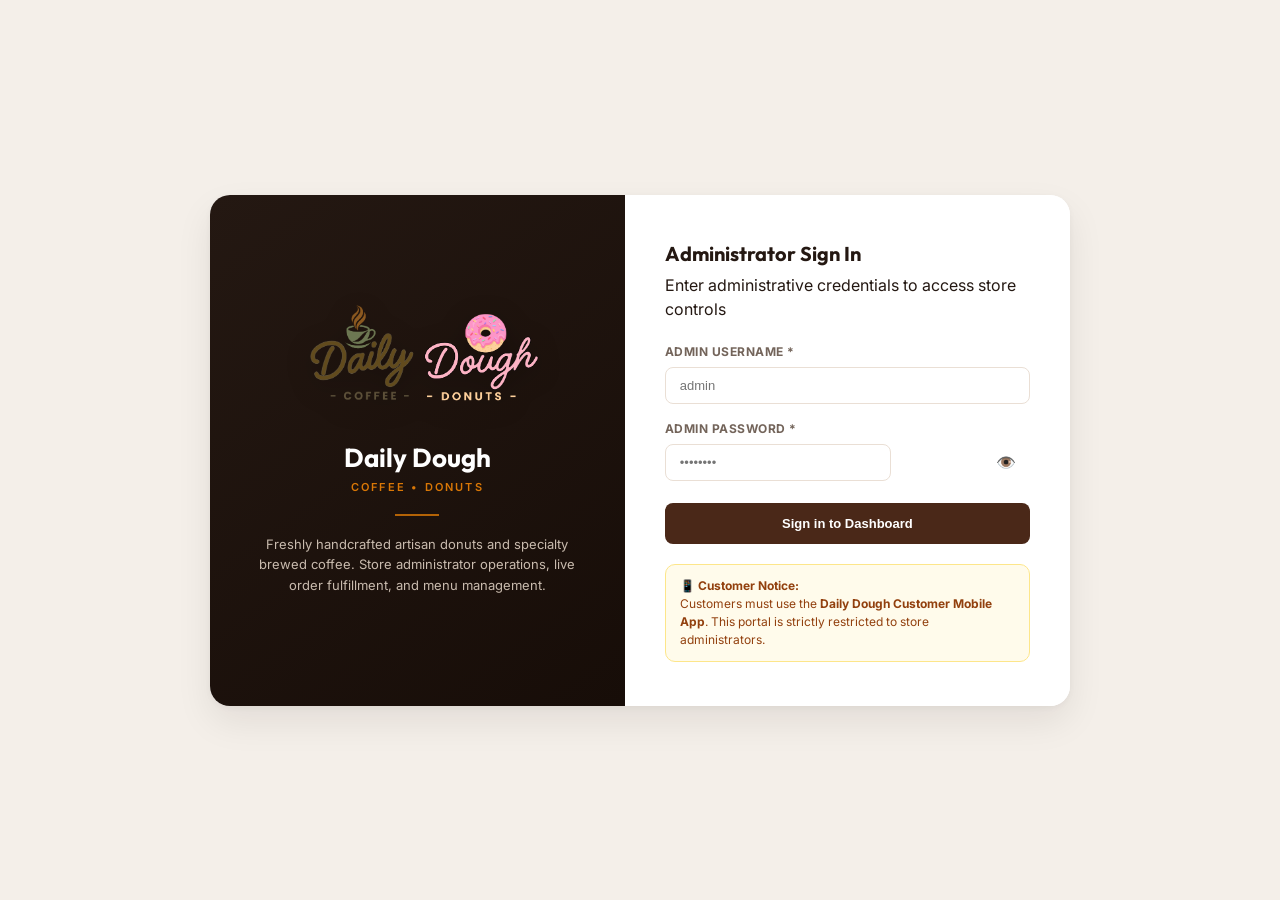
==== web_dashboard/index.html @ 712c93f7 "HOA01: Initial commit of Daily Dough M-Commerce System" ====
<!DOCTYPE html>
<html lang="en">
<head>
  <meta charset="UTF-8">
  <meta name="viewport" content="width=device-width, initial-scale=1.0">
  <title>Daily Dough - Store Administrator Portal</title>
  <link rel="preconnect" href="https://fonts.googleapis.com">
  <link rel="preconnect" href="https://fonts.gstatic.com" crossorigin>
  <link href="https://fonts.googleapis.com/css2?family=Inter:wght@400;500;600;700&family=Outfit:wght@500;600;700;800&display=swap" rel="stylesheet">
  <link rel="stylesheet" href="style.css">
</head>
<body>

  <!-- 1. LOGIN SCREEN VIEW (TWO-SECTION LAYOUT) -->
  <div id="viewLogin" class="login-wrapper view-section active">
    <div class="login-split-card">
      <!-- Left Section: Store Branding -->
      <div class="login-branding-panel">
        <div class="branding-content">
          <div class="branding-logo-wrap">
            <img src="images/daily_dough.png" alt="Daily Dough Logo" class="branding-logo">
          </div>
          <h2 class="branding-title">Daily Dough</h2>
          <p class="branding-tagline">Coffee &bull; Donuts</p>
          <div class="branding-divider"></div>
          <p class="branding-desc">
            Freshly handcrafted artisan donuts and specialty brewed coffee. Store administrator operations, live order fulfillment, and menu management.
          </p>
        </div>
      </div>

      <!-- Right Section: Login Form -->
      <div class="login-form-panel">
        <div class="form-header">
          <h3>Administrator Sign In</h3>
          <p class="text-muted">Enter administrative credentials to access store controls</p>
        </div>

        <div id="loginAlert" class="alert-box alert-danger" style="display: none;"></div>

        <form id="loginForm" onsubmit="handleLogin(event)">
          <div class="form-group" style="margin-bottom: 16px;">
            <label for="usernameInput">Admin Username *</label>
            <input type="text" id="usernameInput" class="form-control" placeholder="admin" required autocomplete="username">
          </div>

          <div class="form-group" style="margin-bottom: 22px;">
            <label for="passwordInput">Admin Password *</label>
            <div style="position: relative; display: flex; align-items: center;">
              <input type="password" id="passwordInput" class="form-control" placeholder="••••••••" required autocomplete="current-password" style="padding-right: 42px;">
              <button type="button" id="togglePasswordBtn" onclick="togglePasswordVisibility()" title="Show/Hide Password" style="position: absolute; right: 10px; background: none; border: none; cursor: pointer; font-size: 16px; color: var(--text-muted); padding: 4px;">👁️</button>
            </div>
          </div>

          <button type="submit" class="btn btn-primary" style="width: 100%; padding: 12px; font-weight: 600;">Sign in to Dashboard</button>
        </form>

        <div class="login-customer-notice">
          <strong>📱 Customer Notice:</strong><br>
          Customers must use the <strong>Daily Dough Customer Mobile App</strong>. This portal is strictly restricted to store administrators.
        </div>
      </div>
    </div>
  </div>

  <!-- 2. MAIN ADMIN WORKSPACE (SIDEBAR + CONTENT) -->
  <div id="adminWorkspace" class="admin-layout" style="display: none;">

    <!-- Fixed Left Sidebar -->
    <aside class="sidebar">
      <div class="sidebar-header">
        <img src="images/daily_dough.png" alt="Daily Dough Logo" class="sidebar-logo">
        <div class="sidebar-title">
          <h1>Daily Dough</h1>
          <span>Admin Workspace</span>
        </div>
      </div>

      <nav class="sidebar-menu">
        <div class="menu-category">Main Menu</div>
        <button class="sidebar-link active" id="navDashboard" onclick="switchView('dashboard')">
          <span>Dashboard</span>
        </button>
        <button class="sidebar-link" id="navOrders" onclick="switchView('orders')">
          <span>Orders Management</span>
        </button>
        <button class="sidebar-link" id="navProducts" onclick="switchView('products')">
          <span>Products Catalog</span>
        </button>

        <div class="menu-category" style="margin-top: 14px;">Store Management</div>
        <button class="sidebar-link" id="navCustomers" onclick="switchView('customers')">
          <span>Customers</span>
        </button>
        <button class="sidebar-link" id="navPayments" onclick="switchView('payments')">
          <span>Payments & Sales</span>
        </button>
      </nav>

      <div class="sidebar-footer">
        <div class="admin-profile">
          <div class="admin-avatar">A</div>
          <div class="admin-info">
            <div class="name">Store Admin</div>
            <div class="role">admin@dailydough</div>
          </div>
        </div>
        <button class="logout-icon-btn" onclick="handleLogout()" title="Logout">🚪</button>
      </div>
    </aside>

    <!-- Right Workspace Area -->
    <div class="main-wrapper">

      <!-- Top Header Navigation -->
      <header class="top-header">
        <div class="header-search">
          <span class="search-icon">🔍</span>
          <input type="text" id="globalSearchInput" placeholder="Quick search orders, customer, products..." oninput="handleGlobalSearch(this.value)">
        </div>

        <div class="header-right">
          <!-- Live Firebase Connection Pill -->
          <div class="status-pill" id="firebaseBadge" title="Target: https://dailydough-5480d-default-rtdb.firebaseio.com">
            <span class="status-dot"></span>
            <span id="firebaseStatusText">Firebase RTDB: Connected</span>
          </div>

          <!-- Pending Order Alert Notification -->
          <button class="notification-badge-btn" onclick="switchView('orders')" title="Active Pending Orders">
            <span>🔔</span>
            <span class="badge-count" id="headerPendingCount">0</span>
          </button>
        </div>
      </header>

      <!-- Content Views Stage -->
      <main class="content-area">

        <!-- VIEW: DASHBOARD OVERVIEW -->
        <section id="viewDashboard" class="view-section">
          <div class="page-title-bar">
            <div>
              <h2>Store Dashboard Overview</h2>
              <p>Key business indicators and real-time sales activities from Firebase RTDB</p>
            </div>
            <div>
              <button class="btn btn-outline btn-sm" onclick="refreshAllData()">🔄 Sync Store Data</button>
            </div>
          </div>

          <!-- Metric Cards Grid -->
          <div class="metrics-grid">
            <div class="metric-card">
              <div class="metric-icon-wrap" style="background: #fef3c7; color: #b45309;">💰</div>
              <div class="metric-details">
                <div class="label">Total Store Sales</div>
                <div class="value" id="kpiRevenue">₱0.00</div>
                <div class="sub">From real database orders</div>
              </div>
            </div>

            <div class="metric-card">
              <div class="metric-icon-wrap" style="background: #eff6ff; color: #1d4ed8;">📦</div>
              <div class="metric-details">
                <div class="label">Total Orders</div>
                <div class="value" id="kpiOrders">0</div>
                <div class="sub">Lifetime customer checkouts</div>
              </div>
            </div>

            <div class="metric-card">
              <div class="metric-icon-wrap" style="background: #fff7ed; color: #c2410c;">🍳</div>
              <div class="metric-details">
                <div class="label">Pending Fulfillment</div>
                <div class="value" id="kpiPendingOrders">0</div>
                <div class="sub" style="color: #c2410c;">Requires kitchen action</div>
              </div>
            </div>

            <div class="metric-card">
              <div class="metric-icon-wrap" style="background: #ecfdf5; color: #15803d;">✅</div>
              <div class="metric-details">
                <div class="label">Completed Orders</div>
                <div class="value" id="kpiCompletedOrders">0</div>
                <div class="sub">Successfully delivered</div>
              </div>
            </div>

            <div class="metric-card">
              <div class="metric-icon-wrap" style="background: #fdf4ff; color: #9333ea;">👥</div>
              <div class="metric-details">
                <div class="label">Registered Customers</div>
                <div class="value" id="kpiCustomers">0</div>
                <div class="sub">Mobile app accounts</div>
              </div>
            </div>
          </div>

          <!-- Analytics Row (Real Sales Activity SVG Chart + Category Breakdown) -->
          <div class="analytics-row">
            <div class="chart-card">
              <div class="chart-header">
                <div>
                  <h3 style="font-size: 16px;">Sales Activity Trend</h3>
                  <span style="font-size: 12px; color: var(--text-muted);">Real order totals calculated from Firebase transaction timestamps</span>
                </div>
                <span class="badge" style="background: #ecfdf5; color: #166534;">Live Database Data</span>
              </div>
              <div class="chart-container" id="salesChartContainer">
                <!-- SVG Chart injected dynamically based on real data -->
              </div>
            </div>

            <div class="distribution-card">
              <h3 style="font-size: 16px;">Menu Items Ordered</h3>
              <span style="font-size: 12px; color: var(--text-muted); margin-bottom: 8px;">Breakdown based on actual ordered items</span>
              <div class="distribution-list" id="distributionList">
                <!-- Rendered dynamically -->
              </div>
            </div>
          </div>

          <!-- Recent Orders Section -->
          <div class="card-table-wrap">
            <div class="table-toolbar">
              <h3>🕒 Recent Store Transactions</h3>
              <button class="btn btn-outline btn-sm" onclick="switchView('orders')">View All Orders &rarr;</button>
            </div>
            <table class="data-table">
              <thead>
                <tr>
                  <th>Order ID</th>
                  <th>Customer</th>
                  <th>Order Date</th>
                  <th>Items Summary</th>
                  <th>Payment</th>
                  <th>Amount</th>
                  <th>Status</th>
                  <th>Stage Progression</th>
                </tr>
              </thead>
              <tbody id="dashboardRecentOrdersBody">
                <!-- Injected dynamically -->
              </tbody>
            </table>
          </div>
        </section>

        <!-- VIEW: ORDERS MANAGEMENT -->
        <section id="viewOrders" class="view-section">
          <div class="page-title-bar">
            <div>
              <h2>Orders Management</h2>
              <p>Monitor live orders, review order summaries, and advance stages in Firebase RTDB</p>
            </div>
            <div style="display: flex; gap: 10px;">
              <select id="ordersFilterSelect" class="form-control" style="width: 190px;" onchange="filterOrders(this.value)">
                <option value="ALL">All Order Stages</option>
                <option value="Order Placed">Order Placed</option>
                <option value="Preparing Food">Preparing Food</option>
                <option value="Ready for Delivery">Ready for Delivery</option>
                <option value="Out for Delivery">Out for Delivery</option>
                <option value="Order Delivered">Order Delivered</option>
                <option value="Completed">Completed</option>
              </select>
              <button class="btn btn-outline btn-sm" onclick="refreshTransactions()">🔄 Refresh</button>
            </div>
          </div>

          <div class="card-table-wrap">
            <table class="data-table">
              <thead>
                <tr>
                  <th>Order ID</th>
                  <th>Customer Info</th>
                  <th>Delivery Address</th>
                  <th>Items & Quantities</th>
                  <th>Payment</th>
                  <th>Total Amount</th>
                  <th>Current Status</th>
                  <th>Update Order Stage</th>
                </tr>
              </thead>
              <tbody id="ordersTableBody">
                <!-- Injected dynamically -->
              </tbody>
            </table>
          </div>
        </section>

        <!-- VIEW: PRODUCTS CATALOG -->
        <section id="viewProducts" class="view-section">
          <div class="page-title-bar">
            <div>
              <h2>Products Catalog</h2>
              <p>Create, update, and manage Daily Dough menu items stored in Firebase <code>/products</code></p>
            </div>
            <button class="btn btn-accent btn-sm" onclick="document.getElementById('adminNewName').focus()">➕ Add New Product</button>
          </div>

          <!-- Add Product Form Card -->
          <div class="form-card">
            <h3 style="font-size: 16px; margin-bottom: 4px;">➕ Add Product to Menu</h3>
            <span style="font-size: 12px; color: var(--text-muted);">Newly added products will immediately become available in the store</span>
            <form id="adminAddProductForm" onsubmit="handleAdminAddProduct(event)">
              <div class="form-grid">
                <div class="form-group">
                  <label for="adminNewName">Product Name *</label>
                  <input type="text" id="adminNewName" class="form-control" placeholder="e.g. Vanilla Glazed Donut" required>
                </div>
                <div class="form-group">
                  <label for="adminNewPrice">Price (₱) *</label>
                  <input type="number" step="1" id="adminNewPrice" class="form-control" placeholder="49" required>
                </div>
                <div class="form-group">
                  <label for="adminNewImageUrl">Photo / Asset URL *</label>
                  <input type="text" id="adminNewImageUrl" class="form-control" placeholder="assets/images/... or https://" required>
                </div>
                <div class="form-group">
                  <label for="adminNewDetails">Description / Details</label>
                  <input type="text" id="adminNewDetails" class="form-control" placeholder="Freshly glazed daily treat">
                </div>
              </div>
              <div style="margin-top: 18px; text-align: right;">
                <button type="submit" class="btn btn-primary">Save to Firebase Catalog</button>
              </div>
            </form>
          </div>

          <!-- Products Table -->
          <div class="card-table-wrap">
            <table class="data-table">
              <thead>
                <tr>
                  <th style="width: 60px;">Image</th>
                  <th>Product Name</th>
                  <th>Price (₱)</th>
                  <th>Description / Details</th>
                  <th style="text-align: right;">Admin Actions</th>
                </tr>
              </thead>
              <tbody id="productsTableBody">
                <!-- Injected dynamically -->
              </tbody>
            </table>
          </div>
        </section>

        <!-- VIEW: CUSTOMERS -->
        <section id="viewCustomers" class="view-section">
          <div class="page-title-bar">
            <div>
              <h2>Registered Customers</h2>
              <p>Customer accounts registered via mobile app. Sensitive credentials like passwords are strictly omitted.</p>
            </div>
            <button class="btn btn-outline btn-sm" onclick="refreshCustomers()">🔄 Refresh Customers</button>
          </div>

          <div class="card-table-wrap">
            <table class="data-table">
              <thead>
                <tr>
                  <th>Customer Name</th>
                  <th>Email Address</th>
                  <th>Username</th>
                  <th>Phone Number</th>
                  <th>Registered On</th>
                  <th>Orders Count</th>
                  <th>Account Type</th>
                </tr>
              </thead>
              <tbody id="customersTableBody">
                <!-- Injected dynamically -->
              </tbody>
            </table>
          </div>
        </section>

        <!-- VIEW: PAYMENTS & SALES -->
        <section id="viewPayments" class="view-section">
          <div class="page-title-bar">
            <div>
              <h2>Payment Management & Breakdown</h2>
              <p>Real-time distribution of collections across customer payment methods</p>
            </div>
            <button class="btn btn-outline btn-sm" onclick="refreshTransactions()">🔄 Refresh Records</button>
          </div>

          <!-- Payment Summary Cards -->
          <div class="metrics-grid" style="grid-template-columns: repeat(3, 1fr); margin-bottom: 24px;">
            <div class="metric-card">
              <div class="metric-icon-wrap" style="background: #fff7ed; color: #ea580c;">💵</div>
              <div class="metric-details">
                <div class="label">Cash on Delivery (COD)</div>
                <div class="value" id="payCodTotal">₱0.00</div>
                <div class="sub" id="payCodCount">0 orders</div>
              </div>
            </div>

            <div class="metric-card">
              <div class="metric-icon-wrap" style="background: #f0f9ff; color: #0284c7;">📱</div>
              <div class="metric-details">
                <div class="label">GCash e-Wallet</div>
                <div class="value" id="payGcashTotal">₱0.00</div>
                <div class="sub" id="payGcashCount">0 orders</div>
              </div>
            </div>

            <div class="metric-card">
              <div class="metric-icon-wrap" style="background: #eff6ff; color: #2563eb;">💳</div>
              <div class="metric-details">
                <div class="label">Credit / Debit Card</div>
                <div class="value" id="payCardTotal">₱0.00</div>
                <div class="sub" id="payCardCount">0 orders</div>
              </div>
            </div>
          </div>

          <!-- Clean Status Note -->
          <div style="background: #ffffff; border: 1px solid var(--border-color); border-radius: 12px; padding: 20px 24px; display: flex; align-items: center; justify-content: space-between;">
            <div>
              <div style="font-weight: 600; font-size: 14px; color: var(--text-main);">Payment Ledger Overview</div>
              <div style="font-size: 12px; color: var(--text-muted); margin-top: 2px;">
                Summary metrics above reflect all verified customer checkouts synchronized from Firebase RTDB.
              </div>
            </div>
            <span class="badge" style="background: #ecfdf5; color: #166534; font-size: 12px; padding: 6px 12px;">Verified RTDB Stream</span>
          </div>
        </section>

      </main>
    </div>
  </div>

  <!-- EDIT PRODUCT MODAL -->
  <div class="modal-backdrop" id="editProductModal" style="display: none;">
    <div class="modal-card">
      <div class="modal-header">
        <h3 style="font-size: 18px;">✏️ Edit Store Product</h3>
        <button class="close-btn" onclick="closeEditProductModal()">&times;</button>
      </div>

      <form id="editProductForm" onsubmit="handleSaveEditProduct(event)">
        <input type="hidden" id="editProdId">

        <div class="form-group" style="margin-bottom: 14px;">
          <label for="editProdName">Product Name *</label>
          <input type="text" id="editProdName" class="form-control" required>
        </div>

        <div class="form-group" style="margin-bottom: 14px;">
          <label for="editProdPrice">Price (₱) *</label>
          <input type="number" step="1" id="editProdPrice" class="form-control" required>
        </div>

        <div class="form-group" style="margin-bottom: 14px;">
          <label for="editProdImageUrl">Photo / Asset URL *</label>
          <input type="text" id="editProdImageUrl" class="form-control" required>
        </div>

        <div class="form-group" style="margin-bottom: 20px;">
          <label for="editProdDetails">Details / Description</label>
          <textarea id="editProdDetails" class="form-control" rows="2"></textarea>
        </div>

        <div style="display: flex; justify-content: flex-end; gap: 10px;">
          <button type="button" class="btn btn-outline" onclick="closeEditProductModal()">Cancel</button>
          <button type="submit" class="btn btn-primary">Update in Firebase</button>
        </div>
      </form>
    </div>
  </div>

  <script src="app.js"></script>
</body>
</html>
---- web_dashboard/style.css ----
:root {
  --primary: #4a2818;
  --primary-hover: #361c10;
  --accent: #d97706;
  --accent-light: #fef3c7;
  --sidebar-bg: #1d120c;
  --sidebar-hover: #2d1c14;
  --sidebar-active: #382419;
  --sidebar-text: #e6ded8;
  --sidebar-muted: #a3958c;
  --body-bg: #f9f6f2;
  --surface: #ffffff;
  --border: #eadfd5;
  --border-light: #f3ece4;
  --text-main: #241812;
  --text-muted: #73645a;
  --danger: #dc2626;
  --danger-bg: #fef2f2;
  --danger-border: #fecaca;
  --success: #15803d;
  --success-bg: #ecfdf5;
  --success-border: #86efac;
  --radius: 14px;
  --radius-sm: 8px;
  --shadow-sm: 0 1px 3px rgba(36, 24, 18, 0.04);
  --shadow: 0 4px 12px rgba(36, 24, 18, 0.05);
  --shadow-lg: 0 10px 24px rgba(36, 24, 18, 0.08);
}

* {
  box-sizing: border-box;
  margin: 0;
  padding: 0;
}

body {
  font-family: 'Inter', system-ui, -apple-system, sans-serif;
  background-color: var(--body-bg);
  color: var(--text-main);
  line-height: 1.5;
  min-height: 100vh;
}

h1, h2, h3, h4 {
  font-family: 'Outfit', sans-serif;
  font-weight: 700;
  color: var(--text-main);
}

/* App Layout Grid */
.admin-layout {
  display: flex;
  min-height: 100vh;
}

/* Sidebar Styles */
.sidebar {
  width: 260px;
  background: var(--sidebar-bg);
  color: var(--sidebar-text);
  display: flex;
  flex-direction: column;
  flex-shrink: 0;
  border-right: 1px solid #2d1c14;
  position: sticky;
  top: 0;
  height: 100vh;
  z-index: 50;
}

.sidebar-header {
  padding: 24px 20px;
  display: flex;
  align-items: center;
  gap: 12px;
  border-bottom: 1px solid rgba(255, 255, 255, 0.06);
}

.sidebar-logo {
  height: 42px;
  width: auto;
  object-fit: contain;
}

.sidebar-title h1 {
  font-size: 18px;
  color: #ffffff;
  line-height: 1.2;
}

.sidebar-title span {
  font-size: 11px;
  color: var(--accent);
  font-weight: 600;
  letter-spacing: 0.8px;
  text-transform: uppercase;
}

.sidebar-menu {
  flex: 1;
  padding: 20px 12px;
  overflow-y: auto;
  display: flex;
  flex-direction: column;
  gap: 6px;
}

.menu-category {
  font-size: 11px;
  text-transform: uppercase;
  letter-spacing: 0.8px;
  color: var(--sidebar-muted);
  padding: 10px 14px 4px;
  font-weight: 700;
}

.sidebar-link {
  display: flex;
  align-items: center;
  padding: 10px 16px;
  color: var(--sidebar-text);
  border-radius: 8px;
  text-decoration: none;
  font-weight: 500;
  font-size: 14px;
  transition: background-color 0.15s ease, color 0.15s ease;
  border: 1px solid transparent;
  cursor: pointer;
  background: transparent;
  text-align: left;
  width: 100%;
}

.sidebar-link:hover {
  background: rgba(255, 255, 255, 0.06);
  color: #ffffff;
}

.sidebar-link.active {
  background: rgba(217, 119, 6, 0.16);
  color: #ffffff;
  font-weight: 600;
  border-left: 3px solid var(--accent);
}

.sidebar-footer {
  padding: 18px 20px;
  border-top: 1px solid rgba(255, 255, 255, 0.06);
  display: flex;
  align-items: center;
  justify-content: space-between;
  background: rgba(0, 0, 0, 0.15);
}

.admin-profile {
  display: flex;
  align-items: center;
  gap: 10px;
}

.admin-avatar {
  width: 36px;
  height: 36px;
  border-radius: 50%;
  background: var(--accent);
  color: #ffffff;
  display: flex;
  align-items: center;
  justify-content: center;
  font-weight: bold;
  font-size: 14px;
}

.admin-info .name {
  font-size: 13px;
  font-weight: 700;
  color: #ffffff;
}

.admin-info .role {
  font-size: 11px;
  color: var(--sidebar-muted);
}

.logout-icon-btn {
  background: none;
  border: none;
  color: var(--sidebar-muted);
  cursor: pointer;
  font-size: 18px;
  padding: 6px;
  border-radius: 6px;
  transition: all 0.2s;
}

.logout-icon-btn:hover {
  color: #ef4444;
  background: rgba(239, 68, 68, 0.1);
}

/* Main Workspace Content */
.main-wrapper {
  flex: 1;
  display: flex;
  flex-direction: column;
  min-width: 0;
  overflow-x: hidden;
}

/* Top App Header */
.top-header {
  background: var(--surface);
  border-bottom: 1px solid var(--border);
  padding: 14px 32px;
  display: flex;
  align-items: center;
  justify-content: space-between;
  position: sticky;
  top: 0;
  z-index: 40;
  box-shadow: var(--shadow-sm);
}

.header-search {
  position: relative;
  width: 360px;
}

.header-search input {
  width: 100%;
  padding: 9px 14px 9px 38px;
  border-radius: 20px;
  border: 1px solid var(--border);
  background: var(--body-bg);
  font-size: 13px;
  outline: none;
  transition: all 0.2s;
}

.header-search input:focus {
  border-color: var(--accent);
  background: #ffffff;
  box-shadow: 0 0 0 3px rgba(217, 119, 6, 0.15);
}

.header-search .search-icon {
  position: absolute;
  left: 14px;
  top: 50%;
  transform: translateY(-50%);
  color: var(--text-muted);
  font-size: 14px;
}

.header-right {
  display: flex;
  align-items: center;
  gap: 16px;
}

.status-pill {
  display: flex;
  align-items: center;
  gap: 8px;
  padding: 6px 14px;
  background: #fdf8f4;
  border: 1px solid var(--border);
  border-radius: 20px;
  font-size: 12px;
  font-weight: 600;
  color: var(--text-main);
}

.status-dot {
  width: 8px;
  height: 8px;
  border-radius: 50%;
  background: #10b981;
  box-shadow: 0 0 0 3px rgba(16, 185, 129, 0.2);
}

.status-dot.syncing {
  background: #f59e0b;
  box-shadow: 0 0 0 3px rgba(245, 158, 11, 0.2);
}

.notification-badge-btn {
  position: relative;
  background: var(--surface);
  border: 1px solid var(--border);
  width: 38px;
  height: 38px;
  border-radius: 50%;
  display: flex;
  align-items: center;
  justify-content: center;
  cursor: pointer;
  color: var(--text-main);
  transition: all 0.2s;
}

.notification-badge-btn:hover {
  background: var(--body-bg);
  border-color: var(--accent);
}

.notification-badge-btn .badge-count {
  position: absolute;
  top: -2px;
  right: -2px;
  background: #dc2626;
  color: #ffffff;
  font-size: 10px;
  font-weight: bold;
  height: 18px;
  min-width: 18px;
  border-radius: 9px;
  display: flex;
  align-items: center;
  justify-content: center;
  padding: 0 4px;
  border: 2px solid #ffffff;
}

/* Page Workspace View */
.content-area {
  padding: 28px 32px 48px;
}

.view-section {
  display: none;
}

.view-section.active {
  display: block;
  animation: fadeIn 0.2s ease-in-out;
}

@keyframes fadeIn {
  from { opacity: 0; transform: translateY(4px); }
  to { opacity: 1; transform: translateY(0); }
}

.page-title-bar {
  display: flex;
  align-items: center;
  justify-content: space-between;
  margin-bottom: 24px;
}

.page-title-bar h2 {
  font-size: 24px;
  letter-spacing: -0.3px;
}

.page-title-bar p {
  color: var(--text-muted);
  font-size: 14px;
  margin-top: 2px;
}

/* Metric Cards */
.metrics-grid {
  display: grid;
  grid-template-columns: repeat(auto-fit, minmax(220px, 1fr));
  gap: 18px;
  margin-bottom: 24px;
}

.metric-card {
  background: var(--surface);
  border: 1px solid var(--border);
  border-radius: var(--radius);
  padding: 22px;
  display: flex;
  align-items: center;
  gap: 16px;
  box-shadow: var(--shadow-sm);
  transition: transform 0.2s ease, box-shadow 0.2s ease;
}

.metric-card:hover {
  box-shadow: var(--shadow);
}

.metric-icon-wrap {
  width: 48px;
  height: 48px;
  border-radius: 12px;
  display: flex;
  align-items: center;
  justify-content: center;
  font-size: 22px;
  flex-shrink: 0;
}

.metric-details .label {
  font-size: 12px;
  color: var(--text-muted);
  font-weight: 600;
  text-transform: uppercase;
  letter-spacing: 0.5px;
}

.metric-details .value {
  font-size: 24px;
  font-weight: 800;
  font-family: 'Outfit', sans-serif;
  color: var(--text-main);
  margin-top: 2px;
  line-height: 1.1;
}

.metric-details .sub {
  font-size: 12px;
  color: #16a34a;
  margin-top: 4px;
  font-weight: 600;
}

/* Analytics Row (Chart & Distribution) */
.analytics-row {
  display: grid;
  grid-template-columns: 2fr 1fr;
  gap: 20px;
  margin-bottom: 24px;
}

.chart-card {
  background: var(--surface);
  border: 1px solid var(--border);
  border-radius: var(--radius);
  padding: 24px;
  box-shadow: var(--shadow-sm);
}

.chart-header {
  display: flex;
  align-items: center;
  justify-content: space-between;
  margin-bottom: 18px;
}

.chart-container {
  width: 100%;
  height: 220px;
  position: relative;
}

.distribution-card {
  background: var(--surface);
  border: 1px solid var(--border);
  border-radius: var(--radius);
  padding: 24px;
  box-shadow: var(--shadow-sm);
  display: flex;
  flex-direction: column;
}

.distribution-list {
  display: flex;
  flex-direction: column;
  gap: 14px;
  margin-top: 16px;
}

.dist-item {
  display: flex;
  align-items: center;
  justify-content: space-between;
  font-size: 13px;
  font-weight: 600;
}

.progress-bar-wrap {
  width: 100%;
  height: 8px;
  background: var(--body-bg);
  border-radius: 4px;
  overflow: hidden;
  margin-top: 6px;
}

.progress-bar-fill {
  height: 100%;
  border-radius: 4px;
  background: var(--accent);
}

/* Data Tables */
.card-table-wrap {
  background: var(--surface);
  border: 1px solid var(--border);
  border-radius: var(--radius);
  box-shadow: var(--shadow-sm);
  overflow: hidden;
  margin-bottom: 24px;
}

.table-toolbar {
  padding: 18px 24px;
  display: flex;
  align-items: center;
  justify-content: space-between;
  border-bottom: 1px solid var(--border-light);
  gap: 14px;
}

.table-toolbar h3 {
  font-size: 16px;
}

.data-table {
  width: 100%;
  border-collapse: collapse;
  text-align: left;
  font-size: 13px;
}

.data-table th {
  background: #fdfaf7;
  color: var(--text-muted);
  font-weight: 700;
  padding: 12px 20px;
  border-bottom: 1px solid var(--border);
  letter-spacing: 0.3px;
}

.data-table td {
  padding: 14px 20px;
  border-bottom: 1px solid var(--border-light);
  color: var(--text-main);
  vertical-align: middle;
}

.data-table tr:hover {
  background: #faf6f0;
}

/* Status Badges */
.badge {
  display: inline-flex;
  align-items: center;
  gap: 5px;
  padding: 4px 10px;
  border-radius: 20px;
  font-size: 11px;
  font-weight: 700;
  letter-spacing: 0.2px;
}

.badge-placed { background: #fef3c7; color: #b45309; border: 1px solid #fde68a; }
.badge-preparing { background: #fff7ed; color: #c2410c; border: 1px solid #fed7aa; }
.badge-ready { background: #eff6ff; color: #1d4ed8; border: 1px solid #bfdbfe; }
.badge-delivering { background: #eef2ff; color: #4338ca; border: 1px solid #c7d2fe; }
.badge-delivered { background: #ecfdf5; color: #15803d; border: 1px solid #86efac; }

/* Status Progression Select */
.status-dropdown {
  padding: 6px 12px;
  border-radius: 8px;
  border: 1px solid var(--border);
  background: #ffffff;
  font-size: 12px;
  font-weight: 600;
  color: var(--text-main);
  cursor: pointer;
  outline: none;
  transition: all 0.2s;
}

.status-dropdown:focus {
  border-color: var(--accent);
  box-shadow: 0 0 0 2px rgba(217, 119, 6, 0.2);
}

/* Form Styles */
.form-card {
  background: var(--surface);
  border: 1px solid var(--border);
  border-radius: var(--radius);
  padding: 24px;
  box-shadow: var(--shadow-sm);
  margin-bottom: 24px;
}

.form-grid {
  display: grid;
  grid-template-columns: repeat(auto-fit, minmax(200px, 1fr));
  gap: 16px;
  margin-top: 14px;
}

.form-group {
  display: flex;
  flex-direction: column;
  gap: 6px;
}

.form-group label {
  font-size: 12px;
  font-weight: 700;
  color: var(--text-muted);
  text-transform: uppercase;
  letter-spacing: 0.5px;
}

.form-control {
  padding: 10px 14px;
  border-radius: var(--radius-sm);
  border: 1px solid var(--border);
  background: #ffffff;
  font-size: 13px;
  color: var(--text-main);
  outline: none;
  transition: border-color 0.2s, box-shadow 0.2s;
}

.form-control:focus {
  border-color: var(--accent);
  box-shadow: 0 0 0 3px rgba(217, 119, 6, 0.15);
}

/* Buttons */
.btn {
  display: inline-flex;
  align-items: center;
  justify-content: center;
  gap: 8px;
  padding: 10px 18px;
  border-radius: var(--radius-sm);
  font-size: 13px;
  font-weight: 700;
  cursor: pointer;
  transition: all 0.2s;
  border: 1px solid transparent;
}

.btn-primary {
  background: var(--primary);
  color: #ffffff;
}

.btn-primary:hover {
  background: var(--primary-hover);
}

.btn-accent {
  background: var(--accent);
  color: #ffffff;
}

.btn-accent:hover {
  background: #b45309;
}

.btn-outline {
  background: transparent;
  border-color: var(--border);
  color: var(--text-main);
}

.btn-outline:hover {
  background: var(--body-bg);
  border-color: var(--text-muted);
}

.btn-danger-sm {
  padding: 5px 10px;
  background: var(--danger-bg);
  color: var(--danger);
  border: 1px solid var(--danger-border);
  border-radius: 6px;
  font-size: 12px;
  font-weight: 700;
  cursor: pointer;
}

.btn-danger-sm:hover {
  background: var(--danger);
  color: #ffffff;
}

.btn-sm {
  padding: 6px 12px;
  font-size: 12px;
  border-radius: 6px;
}

/* Two-Section Admin Login Layout */
.login-wrapper {
  display: flex;
  align-items: center;
  justify-content: center;
  min-height: 100vh;
  padding: 24px;
  background: #f4efe9;
  position: relative;
  overflow: hidden;
}

.login-split-card {
  display: flex;
  width: 100%;
  max-width: 860px;
  min-height: 500px;
  background: #ffffff;
  border-radius: 20px;
  box-shadow: 0 16px 36px rgba(29, 18, 12, 0.08), 0 2px 6px rgba(0, 0, 0, 0.04);
  overflow: hidden;
  border: 1px solid var(--border-color);
  position: relative;
  z-index: 2;
}

.login-branding-panel {
  flex: 1.1;
  background: linear-gradient(145deg, #241812 0%, #170d08 100%);
  color: #f5f0eb;
  padding: 48px 40px;
  display: flex;
  align-items: center;
  justify-content: center;
}

.branding-content {
  max-width: 330px;
  text-align: center;
}

.branding-logo-wrap {
  margin-bottom: 18px;
}

.branding-logo {
  height: 110px;
  width: auto;
  object-fit: contain;
  filter: drop-shadow(0 6px 12px rgba(0, 0, 0, 0.25));
}

.branding-title {
  font-size: 26px;
  color: #ffffff;
  font-weight: 700;
  margin-bottom: 2px;
}

.branding-tagline {
  font-size: 11px;
  text-transform: uppercase;
  letter-spacing: 2.2px;
  color: var(--accent);
  font-weight: 600;
  margin-bottom: 18px;
}

.branding-divider {
  width: 44px;
  height: 2px;
  background: var(--accent);
  margin: 0 auto 18px;
  opacity: 0.8;
}

.branding-desc {
  font-size: 13px;
  line-height: 1.6;
  color: #c9bbae;
}

.login-form-panel {
  flex: 1.2;
  padding: 44px 40px;
  display: flex;
  flex-direction: column;
  justify-content: center;
  background: #ffffff;
}

.form-header {
  margin-bottom: 22px;
}

.form-header h3 {
  font-size: 20px;
  color: var(--text-main);
  margin-bottom: 4px;
}

.login-customer-notice {
  margin-top: 20px;
  padding: 12px 14px;
  background: #fffbeb;
  border: 1px solid #fde68a;
  border-radius: 10px;
  font-size: 12px;
  color: #92400e;
  line-height: 1.5;
}

@media (max-width: 768px) {
  .login-split-card {
    flex-direction: column;
    max-width: 440px;
  }
  .login-branding-panel {
    padding: 32px 24px;
  }
  .branding-logo {
    height: 80px;
  }
  .login-form-panel {
    padding: 32px 24px;
  }
}

/* Playful Mini Donut Burst Interaction (4 Small Donuts) */
.click-donut {
  position: fixed;
  pointer-events: none;
  user-select: none;
  z-index: 999999;
  width: 16px;
  height: 16px;
  margin-left: -8px;
  margin-top: -8px;
  animation: donutMiniBurst 0.65s cubic-bezier(0.16, 1, 0.3, 1) forwards;
}

@keyframes donutMiniBurst {
  0% {
    opacity: 0;
    transform: translate(0, 0) scale(0.3) rotate(0deg);
  }
  20% {
    opacity: 1;
    transform: translate(calc(var(--dx) * 0.5), calc(var(--dy) * 0.5)) scale(1.1) rotate(calc(var(--rot) * 0.5));
  }
  60% {
    opacity: 0.95;
    transform: translate(var(--dx), var(--dy)) scale(1.0) rotate(var(--rot));
  }
  100% {
    opacity: 0;
    transform: translate(calc(var(--dx) * 1.35), calc(var(--dy) - 16px)) scale(0.7) rotate(calc(var(--rot) * 1.4));
  }
}

.alert-box {
  padding: 12px 16px;
  border-radius: 10px;
  margin-bottom: 18px;
  font-size: 13px;
  font-weight: 600;
  display: flex;
  align-items: center;
  gap: 10px;
}

.alert-danger {
  background: var(--danger-bg);
  color: #991b1b;
  border: 1px solid var(--danger-border);
}

/* Modal Backdrops */
.modal-backdrop {
  position: fixed;
  inset: 0;
  background: rgba(29, 18, 12, 0.6);
  backdrop-filter: blur(4px);
  display: flex;
  align-items: center;
  justify-content: center;
  z-index: 100;
}

.modal-card {
  background: #ffffff;
  border-radius: 16px;
  width: 90%;
  max-width: 520px;
  padding: 28px;
  box-shadow: var(--shadow-lg);
  position: relative;
}

.modal-header {
  display: flex;
  align-items: center;
  justify-content: space-between;
  margin-bottom: 20px;
}

.close-btn {
  background: none;
  border: none;
  font-size: 20px;
  color: var(--text-muted);
  cursor: pointer;
  padding: 4px;
}

.close-btn:hover {
  color: var(--text-main);
}

/* Toast */
#appToast {
  position: fixed;
  bottom: 24px;
  right: 24px;
  background: var(--primary);
  color: #ffffff;
  padding: 14px 22px;
  border-radius: 10px;
  font-size: 13px;
  font-weight: 600;
  box-shadow: var(--shadow-lg);
  z-index: 999;
  border-left: 4px solid var(--accent);
  animation: slideIn 0.3s ease;
}

@keyframes slideIn {
  from { transform: translateX(100%); opacity: 0; }
  to { transform: translateX(0); opacity: 1; }
}

/* Responsive */
@media (max-width: 1024px) {
  .analytics-row {
    grid-template-columns: 1fr;
  }
}

@media (max-width: 768px) {
  .admin-layout {
    flex-direction: column;
  }
  .sidebar {
    width: 100%;
    height: auto;
    position: relative;
  }
  .top-header {
    padding: 14px 20px;
    flex-wrap: wrap;
    gap: 12px;
  }
  .header-search {
    width: 100%;
    order: 3;
  }
  .content-area {
    padding: 20px;
  }
}
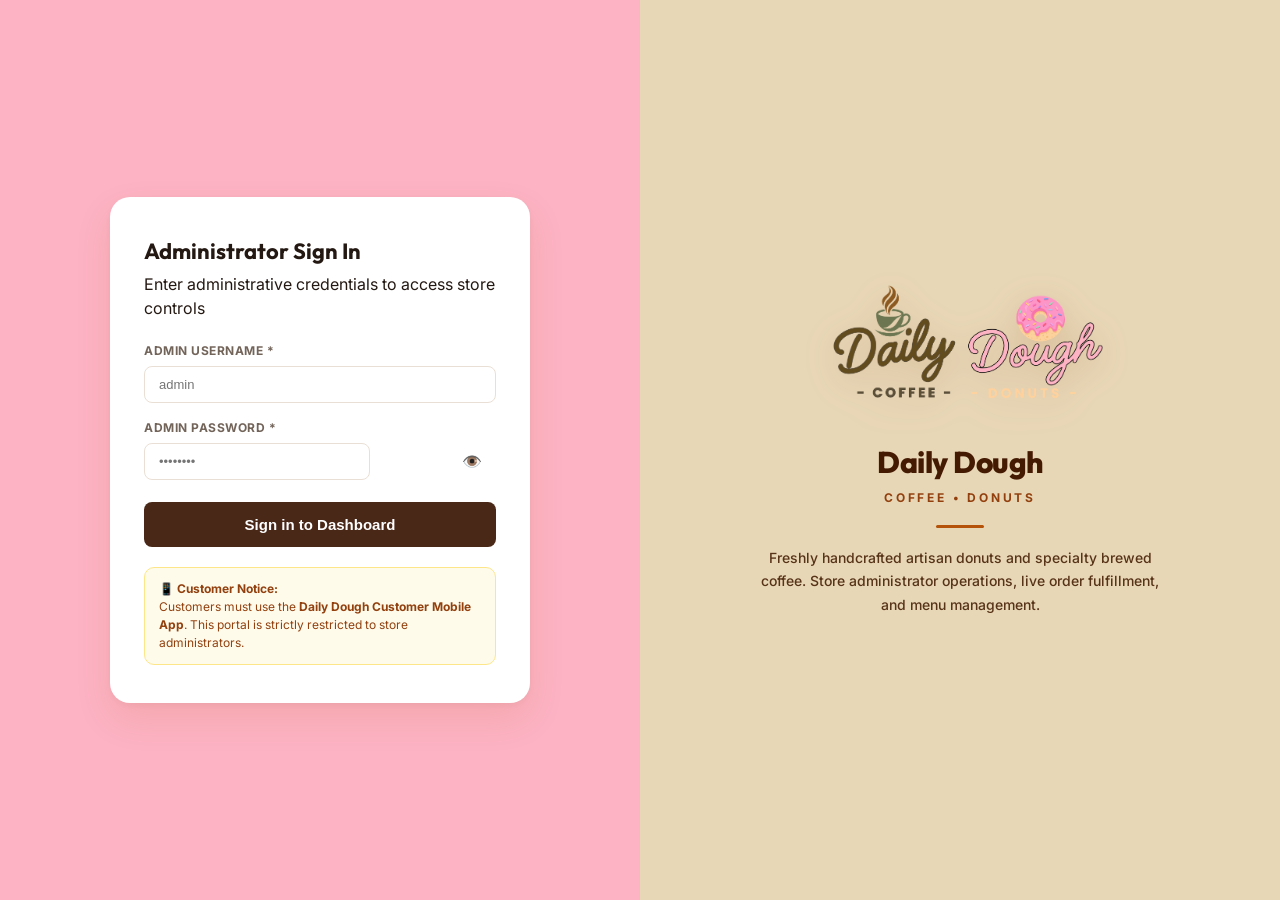
==== commit 0d462557: "Redesign login and sign-up pages for Web Admin and Mobile App per specifications" ====
--- a/web_dashboard/index.html
+++ b/web_dashboard/index.html
@@ -11,26 +11,11 @@
 </head>
 <body>
 
-  <!-- 1. LOGIN SCREEN VIEW (TWO-SECTION LAYOUT) -->
+  <!-- 1. FULLSCREEN TWO-COLUMN ADMIN LOGIN VIEW -->
   <div id="viewLogin" class="login-wrapper view-section active">
-    <div class="login-split-card">
-      <!-- Left Section: Store Branding -->
-      <div class="login-branding-panel">
-        <div class="branding-content">
-          <div class="branding-logo-wrap">
-            <img src="images/daily_dough.png" alt="Daily Dough Logo" class="branding-logo">
-          </div>
-          <h2 class="branding-title">Daily Dough</h2>
-          <p class="branding-tagline">Coffee &bull; Donuts</p>
-          <div class="branding-divider"></div>
-          <p class="branding-desc">
-            Freshly handcrafted artisan donuts and specialty brewed coffee. Store administrator operations, live order fulfillment, and menu management.
-          </p>
-        </div>
-      </div>
-
-      <!-- Right Section: Login Form -->
-      <div class="login-form-panel">
+    <!-- Left Section: Login Form (Background: #fdb3c4) -->
+    <div class="login-left-section">
+      <div class="login-form-container">
         <div class="form-header">
           <h3>Administrator Sign In</h3>
           <p class="text-muted">Enter administrative credentials to access store controls</p>
@@ -52,13 +37,28 @@
             </div>
           </div>
 
-          <button type="submit" class="btn btn-primary" style="width: 100%; padding: 12px; font-weight: 600;">Sign in to Dashboard</button>
+          <button type="submit" class="btn btn-primary" style="width: 100%; padding: 13px; font-weight: 600; font-size: 15px;">Sign in to Dashboard</button>
         </form>
 
         <div class="login-customer-notice">
           <strong>📱 Customer Notice:</strong><br>
           Customers must use the <strong>Daily Dough Customer Mobile App</strong>. This portal is strictly restricted to store administrators.
         </div>
+      </div>
+    </div>
+
+    <!-- Right Section: Store Branding (Background: #e8d7b7) -->
+    <div class="login-right-section">
+      <div class="branding-content">
+        <div class="branding-logo-wrap">
+          <img src="images/daily_dough.png" alt="Daily Dough Logo" class="branding-logo">
+        </div>
+        <h2 class="branding-title">Daily Dough</h2>
+        <p class="branding-tagline">Coffee &bull; Donuts</p>
+        <div class="branding-divider"></div>
+        <p class="branding-desc">
+          Freshly handcrafted artisan donuts and specialty brewed coffee. Store administrator operations, live order fulfillment, and menu management.
+        </p>
       </div>
     </div>
   </div>
--- a/web_dashboard/style.css
+++ b/web_dashboard/style.css
@@ -687,105 +687,119 @@
   border-radius: 6px;
 }
 
-/* Two-Section Admin Login Layout */
-.login-wrapper {
+/* Fullscreen Two-Column Admin Login Layout */
+#viewLogin.login-wrapper {
+  display: flex;
+  flex-direction: row;
+  width: 100vw;
+  height: 100vh;
+  min-height: 100vh;
+  margin: 0;
+  padding: 0;
+  box-sizing: border-box;
+  overflow: hidden;
+  position: fixed;
+  top: 0;
+  left: 0;
+  z-index: 1000;
+  background: none;
+}
+
+/* Left Section: Login Form (Background: #fdb3c4) */
+.login-left-section {
+  flex: 1;
+  width: 50%;
+  height: 100%;
+  background-color: #fdb3c4;
   display: flex;
   align-items: center;
   justify-content: center;
-  min-height: 100vh;
-  padding: 24px;
-  background: #f4efe9;
-  position: relative;
-  overflow: hidden;
-}
-
-.login-split-card {
-  display: flex;
+  padding: 40px;
+  box-sizing: border-box;
+  overflow-y: auto;
+}
+
+.login-form-container {
   width: 100%;
-  max-width: 860px;
-  min-height: 500px;
+  max-width: 420px;
   background: #ffffff;
+  padding: 38px 34px;
   border-radius: 20px;
-  box-shadow: 0 16px 36px rgba(29, 18, 12, 0.08), 0 2px 6px rgba(0, 0, 0, 0.04);
-  overflow: hidden;
-  border: 1px solid var(--border-color);
-  position: relative;
-  z-index: 2;
-}
-
-.login-branding-panel {
-  flex: 1.1;
-  background: linear-gradient(145deg, #241812 0%, #170d08 100%);
-  color: #f5f0eb;
-  padding: 48px 40px;
+  box-shadow: 0 16px 36px rgba(180, 83, 9, 0.12), 0 2px 6px rgba(0, 0, 0, 0.04);
+  box-sizing: border-box;
+}
+
+.login-form-container .form-header {
+  margin-bottom: 22px;
+}
+
+.login-form-container .form-header h3 {
+  font-size: 22px;
+  color: var(--text-main);
+  margin-bottom: 4px;
+  font-weight: 700;
+}
+
+/* Right Section: Store Branding (Background: #e8d7b7) */
+.login-right-section {
+  flex: 1;
+  width: 50%;
+  height: 100%;
+  background-color: #e8d7b7;
   display: flex;
   align-items: center;
   justify-content: center;
-}
-
-.branding-content {
-  max-width: 330px;
+  padding: 40px;
+  box-sizing: border-box;
+  overflow-y: auto;
+}
+
+.login-right-section .branding-content {
+  max-width: 420px;
   text-align: center;
 }
 
-.branding-logo-wrap {
-  margin-bottom: 18px;
-}
-
-.branding-logo {
-  height: 110px;
+.login-right-section .branding-logo-wrap {
+  margin-bottom: 20px;
+}
+
+.login-right-section .branding-logo {
+  height: 130px;
   width: auto;
   object-fit: contain;
-  filter: drop-shadow(0 6px 12px rgba(0, 0, 0, 0.25));
-}
-
-.branding-title {
-  font-size: 26px;
-  color: #ffffff;
+  filter: drop-shadow(0 8px 16px rgba(146, 64, 14, 0.18));
+}
+
+.login-right-section .branding-title {
+  font-size: 30px;
+  color: #451a03;
+  font-weight: 800;
+  margin-bottom: 4px;
+  letter-spacing: -0.5px;
+}
+
+.login-right-section .branding-tagline {
+  font-size: 12px;
+  text-transform: uppercase;
+  letter-spacing: 2.8px;
+  color: #92400e;
   font-weight: 700;
-  margin-bottom: 2px;
-}
-
-.branding-tagline {
-  font-size: 11px;
-  text-transform: uppercase;
-  letter-spacing: 2.2px;
-  color: var(--accent);
-  font-weight: 600;
   margin-bottom: 18px;
 }
 
-.branding-divider {
-  width: 44px;
-  height: 2px;
-  background: var(--accent);
+.login-right-section .branding-divider {
+  width: 48px;
+  height: 3px;
+  background: #b45309;
   margin: 0 auto 18px;
-  opacity: 0.8;
-}
-
-.branding-desc {
-  font-size: 13px;
-  line-height: 1.6;
-  color: #c9bbae;
-}
-
-.login-form-panel {
-  flex: 1.2;
-  padding: 44px 40px;
-  display: flex;
-  flex-direction: column;
-  justify-content: center;
-  background: #ffffff;
-}
-
-.form-header {
-  margin-bottom: 22px;
-}
-
-.form-header h3 {
-  font-size: 20px;
-  color: var(--text-main);
-  margin-bottom: 4px;
+  border-radius: 2px;
+}
+
+.login-right-section .branding-desc {
+  font-size: 14px;
+  line-height: 1.65;
+  color: #573318;
+  font-weight: 500;
 }
 
 .login-customer-notice {
@@ -799,19 +813,23 @@
   line-height: 1.5;
 }
 
-@media (max-width: 768px) {
-  .login-split-card {
-    flex-direction: column;
-    max-width: 440px;
-  }
-  .login-branding-panel {
-    padding: 32px 24px;
-  }
-  .branding-logo {
-    height: 80px;
-  }
-  .login-form-panel {
-    padding: 32px 24px;
+@media (max-width: 860px) {
+  #viewLogin.login-wrapper {
+    flex-direction: column-reverse;
+    overflow-y: auto;
+    position: static;
+    height: auto;
+    min-height: 100vh;
+  }
+  .login-left-section,
+  .login-right-section {
+    width: 100%;
+    flex: none;
+    min-height: 50vh;
+    padding: 36px 20px;
+  }
+  .login-right-section .branding-logo {
+    height: 90px;
   }
 }
 
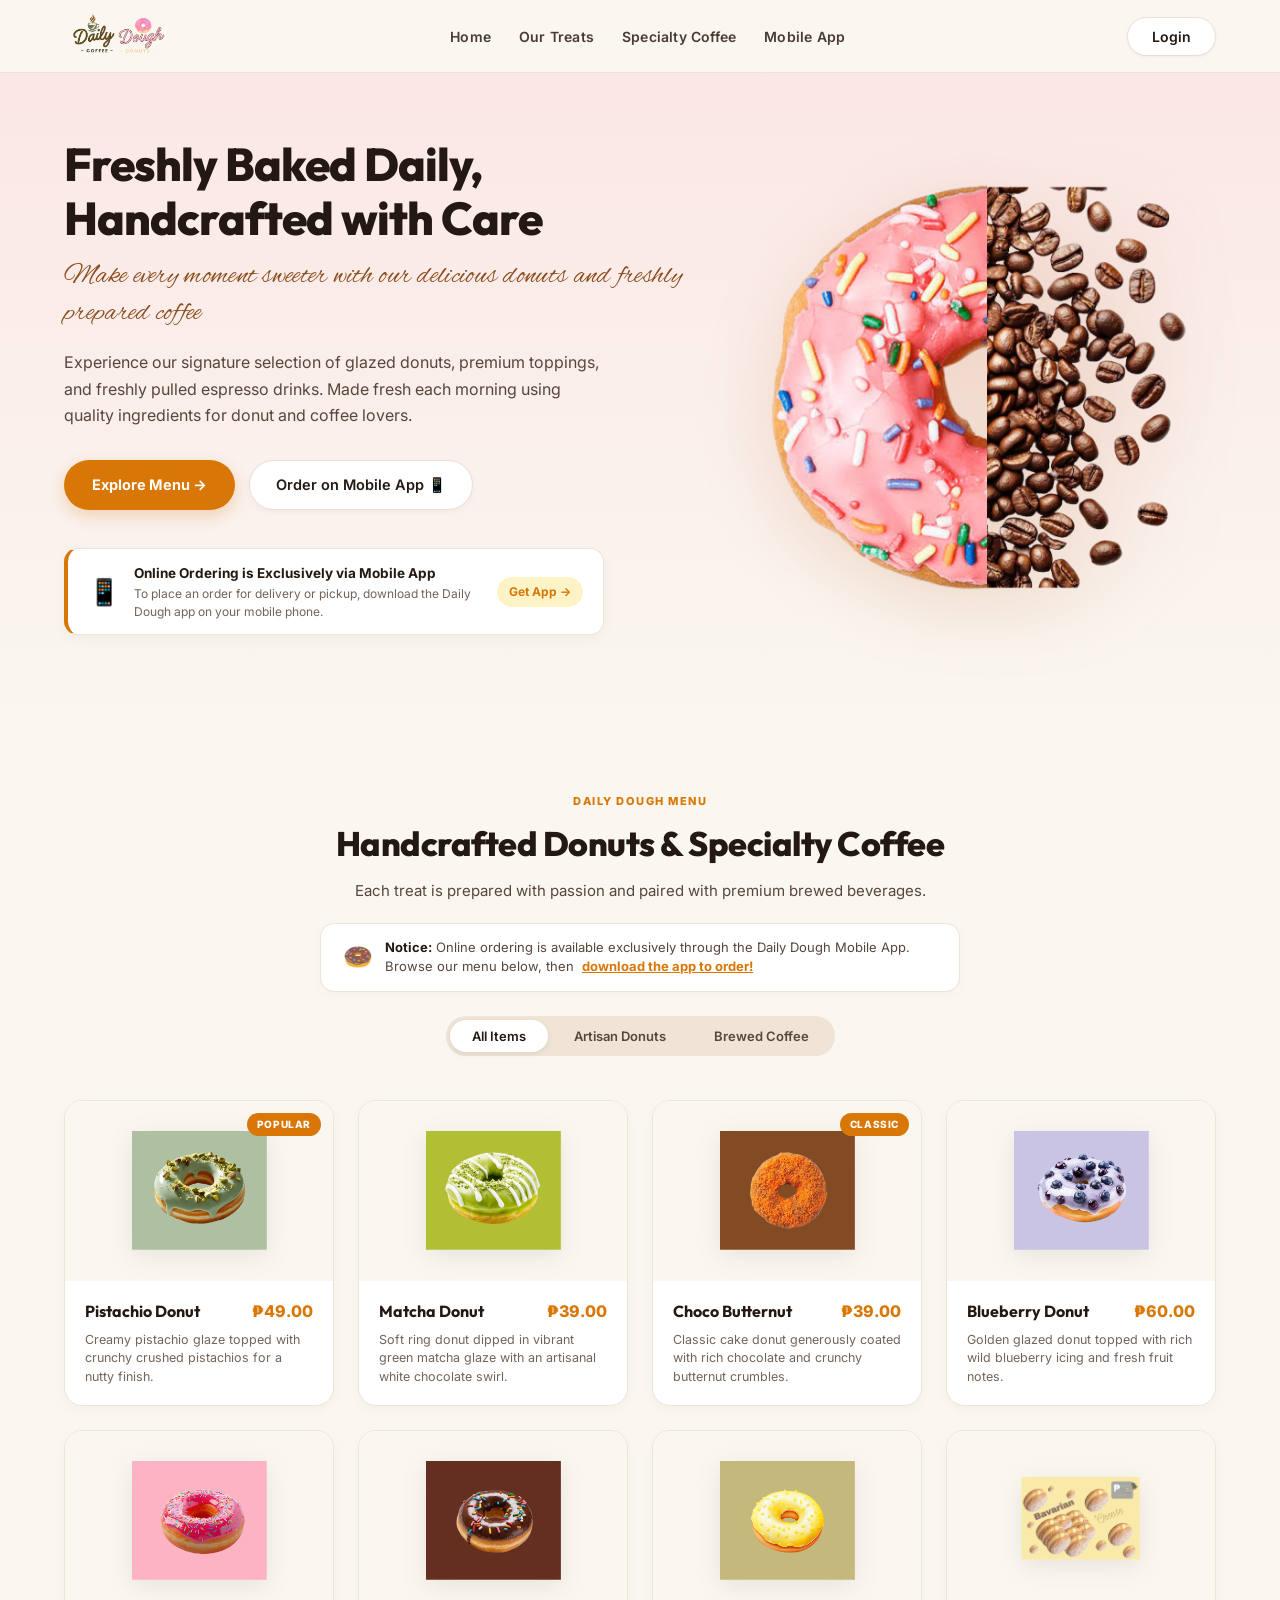
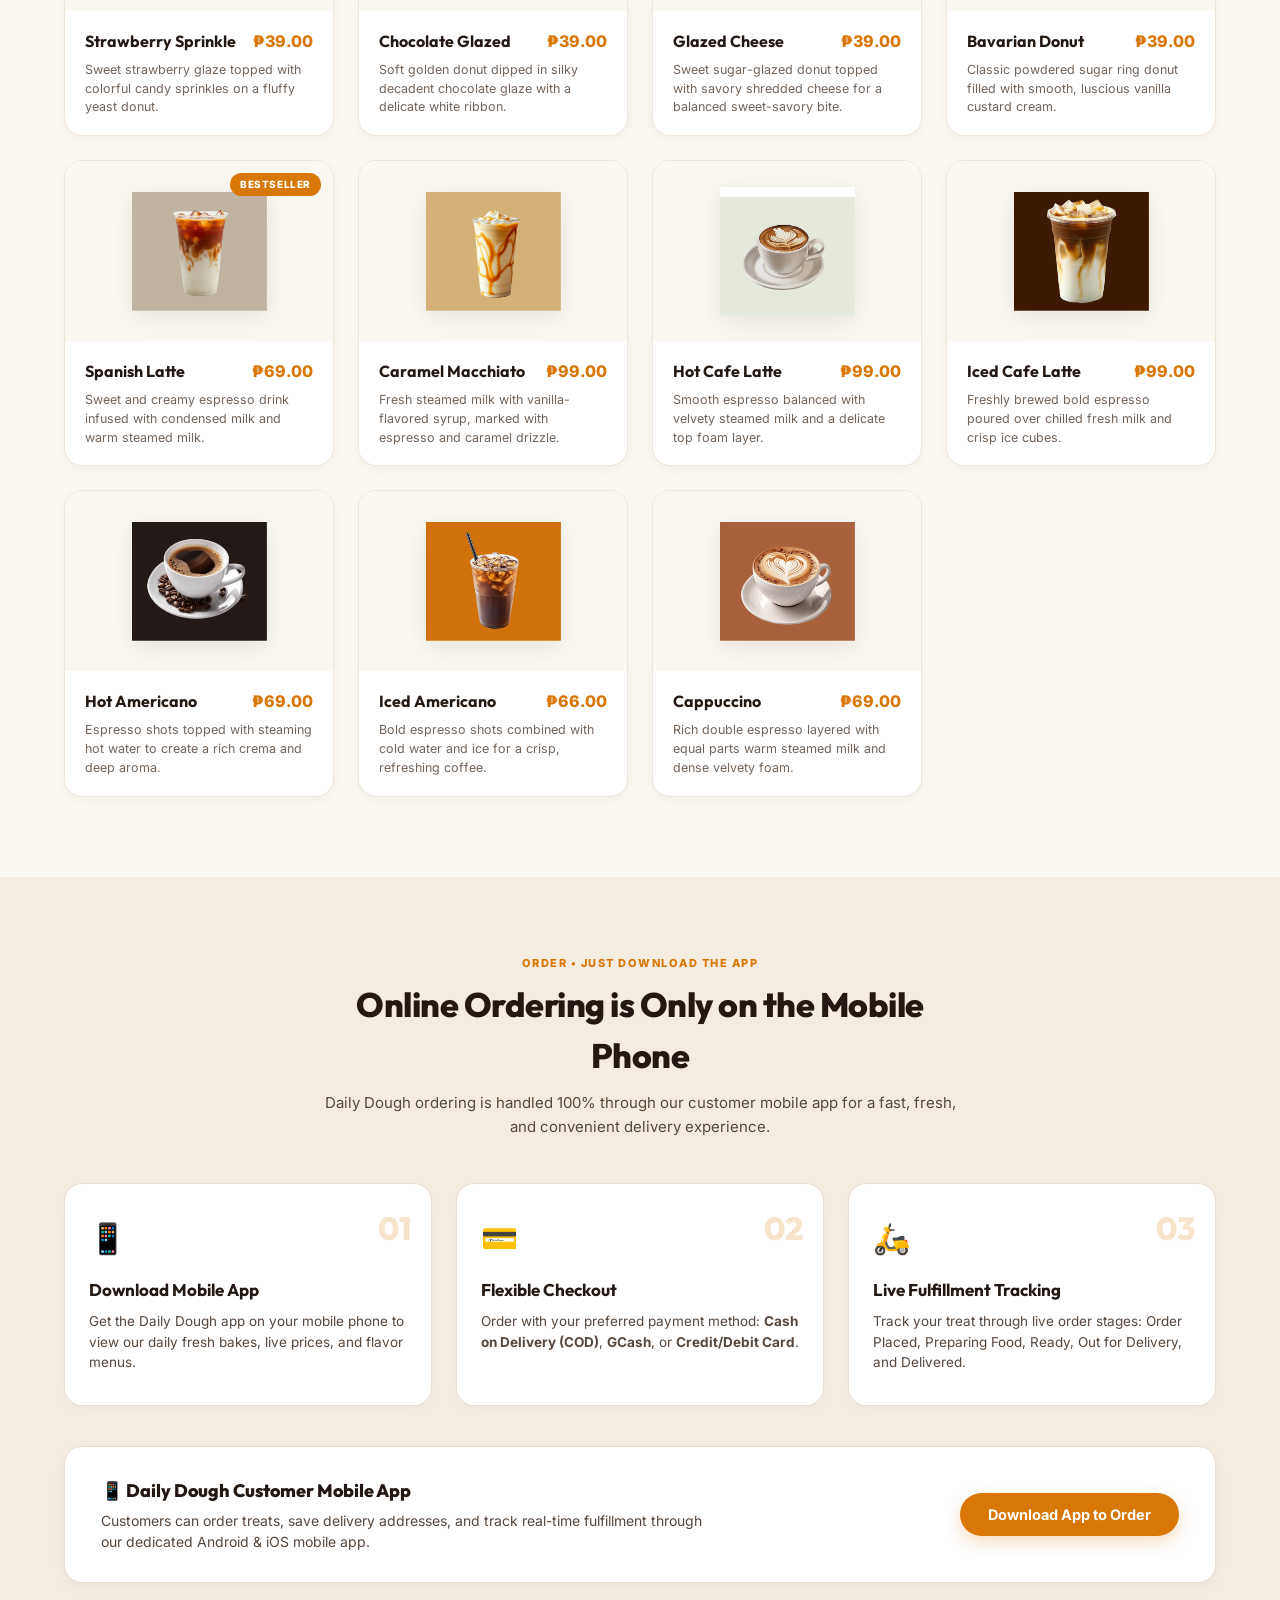
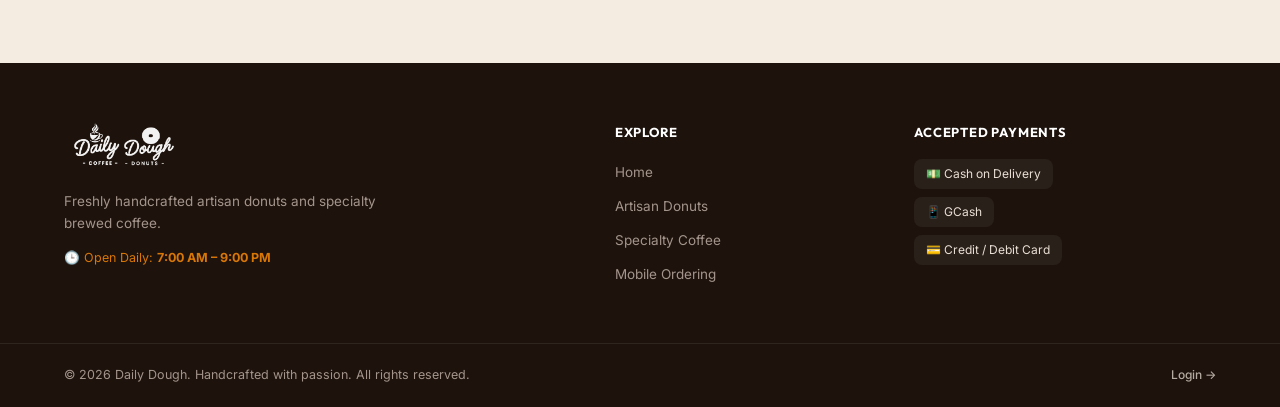
==== commit 5a044866: "feat: update admin branding, professional logout icon, and HOA structure" ====
--- a/web_dashboard/index.html
+++ b/web_dashboard/index.html
@@ -3,475 +3,433 @@
 <head>
   <meta charset="UTF-8">
   <meta name="viewport" content="width=device-width, initial-scale=1.0">
-  <title>Daily Dough - Store Administrator Portal</title>
+  <title>Daily Dough - Handcrafted Artisan Donuts & Specialty Coffee</title>
   <link rel="preconnect" href="https://fonts.googleapis.com">
   <link rel="preconnect" href="https://fonts.gstatic.com" crossorigin>
-  <link href="https://fonts.googleapis.com/css2?family=Inter:wght@400;500;600;700&family=Outfit:wght@500;600;700;800&display=swap" rel="stylesheet">
+  <link href="https://fonts.googleapis.com/css2?family=Alex+Brush&family=Dancing+Script:wght@500;600;700&family=Great+Vibes&family=Inter:wght@400;500;600;700&family=Outfit:wght@500;600;700;800&display=swap" rel="stylesheet">
   <link rel="stylesheet" href="style.css">
 </head>
 <body>
 
-  <!-- 1. FULLSCREEN TWO-COLUMN ADMIN LOGIN VIEW -->
-  <div id="viewLogin" class="login-wrapper view-section active">
-    <!-- Left Section: Login Form (Background: #fdb3c4) -->
-    <div class="login-left-section">
-      <div class="login-form-container">
-        <div class="form-header">
-          <h3>Administrator Sign In</h3>
-          <p class="text-muted">Enter administrative credentials to access store controls</p>
-        </div>
-
-        <div id="loginAlert" class="alert-box alert-danger" style="display: none;"></div>
-
-        <form id="loginForm" onsubmit="handleLogin(event)">
-          <div class="form-group" style="margin-bottom: 16px;">
-            <label for="usernameInput">Admin Username *</label>
-            <input type="text" id="usernameInput" class="form-control" placeholder="admin" required autocomplete="username">
-          </div>
-
-          <div class="form-group" style="margin-bottom: 22px;">
-            <label for="passwordInput">Admin Password *</label>
-            <div style="position: relative; display: flex; align-items: center;">
-              <input type="password" id="passwordInput" class="form-control" placeholder="••••••••" required autocomplete="current-password" style="padding-right: 42px;">
-              <button type="button" id="togglePasswordBtn" onclick="togglePasswordVisibility()" title="Show/Hide Password" style="position: absolute; right: 10px; background: none; border: none; cursor: pointer; font-size: 16px; color: var(--text-muted); padding: 4px;">👁️</button>
-            </div>
-          </div>
-
-          <button type="submit" class="btn btn-primary" style="width: 100%; padding: 13px; font-weight: 600; font-size: 15px;">Sign in to Dashboard</button>
-        </form>
-
-        <div class="login-customer-notice">
-          <strong>📱 Customer Notice:</strong><br>
-          Customers must use the <strong>Daily Dough Customer Mobile App</strong>. This portal is strictly restricted to store administrators.
-        </div>
-      </div>
-    </div>
-
-    <!-- Right Section: Store Branding (Background: #e8d7b7) -->
-    <div class="login-right-section">
-      <div class="branding-content">
-        <div class="branding-logo-wrap">
-          <img src="images/daily_dough.png" alt="Daily Dough Logo" class="branding-logo">
-        </div>
-        <h2 class="branding-title">Daily Dough</h2>
-        <p class="branding-tagline">Coffee &bull; Donuts</p>
-        <div class="branding-divider"></div>
-        <p class="branding-desc">
-          Freshly handcrafted artisan donuts and specialty brewed coffee. Store administrator operations, live order fulfillment, and menu management.
-        </p>
-      </div>
-    </div>
+  <!-- WELCOMING STOREFRONT LANDING PAGE -->
+  <div id="viewStorefront" class="storefront-wrapper">
+    <!-- Top Navigation Bar -->
+    <header class="storefront-nav">
+      <div class="storefront-nav-inner">
+        <a href="#hero" class="storefront-brand">
+          <img src="images/daily_dough.png" alt="Daily Dough - Coffee & Donuts" class="storefront-logo">
+        </a>
+
+        <nav class="storefront-menu-links">
+          <a href="#hero" class="nav-item">Home</a>
+          <a href="#menu-showcase" class="nav-item">Our Treats</a>
+          <a href="#coffee-section" class="nav-item">Specialty Coffee</a>
+          <a href="#ordering-section" class="nav-item">Mobile App</a>
+        </nav>
+
+        <div class="storefront-nav-actions">
+          <a href="admin.html" class="btn-admin-login" title="Login">Login</a>
+        </div>
+      </div>
+    </header>
+
+    <!-- Hero Section -->
+    <section id="hero" class="storefront-hero">
+      <div class="storefront-container hero-grid">
+        <div class="hero-content">
+          <h1 class="hero-headline">Freshly Baked Daily, Handcrafted with Care</h1>
+          <p class="hero-slogan-script">Make every moment sweeter with our delicious donuts and freshly prepared coffee</p>
+          <p class="hero-description">
+            Experience our signature selection of glazed donuts, premium toppings, and freshly pulled espresso drinks. Made fresh each morning using quality ingredients for donut and coffee lovers.
+          </p>
+
+          <div class="hero-cta-group">
+            <a href="#menu-showcase" class="btn-primary-hero">Explore Menu &rarr;</a>
+            <a href="#ordering-section" class="btn-secondary-hero">Order on Mobile App 📱</a>
+          </div>
+
+          <!-- Prominent Mobile App Ordering Notice (Replacing Removed Boxes) -->
+          <div class="mobile-order-alert-pill">
+            <span class="pill-icon">📱</span>
+            <div class="pill-content">
+              <strong>Online Ordering is Exclusively via Mobile App</strong>
+              <span>To place an order for delivery or pickup, download the Daily Dough app on your mobile phone.</span>
+            </div>
+            <a href="#ordering-section" class="pill-link">Get App &rarr;</a>
+          </div>
+        </div>
+
+        <div class="hero-media">
+          <div class="hero-artwork-frame">
+            <img src="images/login/donut_coffee.png" alt="Daily Dough Artisan Donut & Roasted Coffee Beans" class="hero-main-img">
+          </div>
+        </div>
+      </div>
+    </section>
+
+    <!-- Menu Showcase Section -->
+    <section id="menu-showcase" class="storefront-section">
+      <div class="storefront-container">
+        <div class="section-header text-center">
+          <span class="section-tag">DAILY DOUGH MENU</span>
+          <h2 class="section-title">Handcrafted Donuts & Specialty Coffee</h2>
+          <p class="section-desc">Each treat is prepared with passion and paired with premium brewed beverages.</p>
+
+          <!-- Clear Explanatory Banner: Ordering is Mobile-Only -->
+          <div class="menu-order-notice">
+            <span class="notice-icon">🍩</span>
+            <div class="notice-text">
+              <strong>Notice:</strong> Online ordering is available exclusively through the Daily Dough Mobile App. Browse our menu below, then <a href="#ordering-section">download the app to order!</a>
+            </div>
+          </div>
+          
+          <!-- Category Filter Tabs -->
+          <div class="menu-tabs">
+            <button type="button" class="menu-tab-btn active" onclick="filterStorefrontMenu('all', this)">All Items</button>
+            <button type="button" class="menu-tab-btn" onclick="filterStorefrontMenu('donuts', this)">Artisan Donuts</button>
+            <button type="button" class="menu-tab-btn" onclick="filterStorefrontMenu('coffee', this)">Brewed Coffee</button>
+          </div>
+        </div>
+
+        <!-- Product Cards Grid -->
+        <div class="storefront-product-grid" id="storefrontProductGrid">
+          <!-- 1. Pistachio -->
+          <div class="product-item-card" data-category="donuts">
+            <div class="product-item-media">
+              <img src="images/pistachio.png" alt="Pistachio Donut" loading="lazy">
+              <span class="product-tag-chip">Popular</span>
+            </div>
+            <div class="product-item-body">
+              <div class="product-item-header">
+                <h3 class="product-item-title">Pistachio Donut</h3>
+                <span class="product-item-price">₱49.00</span>
+              </div>
+              <p class="product-item-desc">Creamy pistachio glaze topped with crunchy crushed pistachios for a nutty finish.</p>
+            </div>
+          </div>
+
+          <!-- 2. Matcha Donut -->
+          <div class="product-item-card" data-category="donuts">
+            <div class="product-item-media">
+              <img src="images/matcha_donut.png" alt="Matcha Donut" loading="lazy">
+            </div>
+            <div class="product-item-body">
+              <div class="product-item-header">
+                <h3 class="product-item-title">Matcha Donut</h3>
+                <span class="product-item-price">₱39.00</span>
+              </div>
+              <p class="product-item-desc">Soft ring donut dipped in vibrant green matcha glaze with an artisanal white chocolate swirl.</p>
+            </div>
+          </div>
+
+          <!-- 3. Choco Butternut -->
+          <div class="product-item-card" data-category="donuts">
+            <div class="product-item-media">
+              <img src="images/choco_butternut.png" alt="Choco Butternut" loading="lazy">
+              <span class="product-tag-chip">Classic</span>
+            </div>
+            <div class="product-item-body">
+              <div class="product-item-header">
+                <h3 class="product-item-title">Choco Butternut</h3>
+                <span class="product-item-price">₱39.00</span>
+              </div>
+              <p class="product-item-desc">Classic cake donut generously coated with rich chocolate and crunchy butternut crumbles.</p>
+            </div>
+          </div>
+
+          <!-- 4. Blueberry Donut -->
+          <div class="product-item-card" data-category="donuts">
+            <div class="product-item-media">
+              <img src="images/blueberry_donut.png" alt="Blueberry Donut" loading="lazy">
+            </div>
+            <div class="product-item-body">
+              <div class="product-item-header">
+                <h3 class="product-item-title">Blueberry Donut</h3>
+                <span class="product-item-price">₱60.00</span>
+              </div>
+              <p class="product-item-desc">Golden glazed donut topped with rich wild blueberry icing and fresh fruit notes.</p>
+            </div>
+          </div>
+
+          <!-- 5. Strawberry Sprinkle Glazed -->
+          <div class="product-item-card" data-category="donuts">
+            <div class="product-item-media">
+              <img src="images/strawberry_sprinkle_glazed.png" alt="Strawberry Sprinkle Glazed" loading="lazy">
+            </div>
+            <div class="product-item-body">
+              <div class="product-item-header">
+                <h3 class="product-item-title">Strawberry Sprinkle</h3>
+                <span class="product-item-price">₱39.00</span>
+              </div>
+              <p class="product-item-desc">Sweet strawberry glaze topped with colorful candy sprinkles on a fluffy yeast donut.</p>
+            </div>
+          </div>
+
+          <!-- 6. Chocolate Glazed -->
+          <div class="product-item-card" data-category="donuts">
+            <div class="product-item-media">
+              <img src="images/chocolate_glazed.png" alt="Chocolate Glazed" loading="lazy">
+            </div>
+            <div class="product-item-body">
+              <div class="product-item-header">
+                <h3 class="product-item-title">Chocolate Glazed</h3>
+                <span class="product-item-price">₱39.00</span>
+              </div>
+              <p class="product-item-desc">Soft golden donut dipped in silky decadent chocolate glaze with a delicate white ribbon.</p>
+            </div>
+          </div>
+
+          <!-- 7. Glazed Cheese -->
+          <div class="product-item-card" data-category="donuts">
+            <div class="product-item-media">
+              <img src="images/glazed_cheese.png" alt="Glazed Cheese" loading="lazy">
+            </div>
+            <div class="product-item-body">
+              <div class="product-item-header">
+                <h3 class="product-item-title">Glazed Cheese</h3>
+                <span class="product-item-price">₱39.00</span>
+              </div>
+              <p class="product-item-desc">Sweet sugar-glazed donut topped with savory shredded cheese for a balanced sweet-savory bite.</p>
+            </div>
+          </div>
+
+          <!-- 8. Bavarian Donut -->
+          <div class="product-item-card" data-category="donuts">
+            <div class="product-item-media">
+              <img src="images/home/bavarian.png" alt="Bavarian Donut" loading="lazy">
+            </div>
+            <div class="product-item-body">
+              <div class="product-item-header">
+                <h3 class="product-item-title">Bavarian Donut</h3>
+                <span class="product-item-price">₱39.00</span>
+              </div>
+              <p class="product-item-desc">Classic powdered sugar ring donut filled with smooth, luscious vanilla custard cream.</p>
+            </div>
+          </div>
+
+          <!-- 9. Spanish Latte -->
+          <div class="product-item-card" data-category="coffee" id="coffee-section">
+            <div class="product-item-media">
+              <img src="images/Spanish Latte.png" alt="Spanish Latte" loading="lazy">
+              <span class="product-tag-chip">Bestseller</span>
+            </div>
+            <div class="product-item-body">
+              <div class="product-item-header">
+                <h3 class="product-item-title">Spanish Latte</h3>
+                <span class="product-item-price">₱69.00</span>
+              </div>
+              <p class="product-item-desc">Sweet and creamy espresso drink infused with condensed milk and warm steamed milk.</p>
+            </div>
+          </div>
+
+          <!-- 10. Caramel Macchiato -->
+          <div class="product-item-card" data-category="coffee">
+            <div class="product-item-media">
+              <img src="images/Caramel Macchiato.png" alt="Caramel Macchiato" loading="lazy">
+            </div>
+            <div class="product-item-body">
+              <div class="product-item-header">
+                <h3 class="product-item-title">Caramel Macchiato</h3>
+                <span class="product-item-price">₱99.00</span>
+              </div>
+              <p class="product-item-desc">Fresh steamed milk with vanilla-flavored syrup, marked with espresso and caramel drizzle.</p>
+            </div>
+          </div>
+
+          <!-- 11. Hot Cafe Latte -->
+          <div class="product-item-card" data-category="coffee">
+            <div class="product-item-media">
+              <img src="images/Hot Cafe Latte.png" alt="Hot Cafe Latte" loading="lazy">
+            </div>
+            <div class="product-item-body">
+              <div class="product-item-header">
+                <h3 class="product-item-title">Hot Cafe Latte</h3>
+                <span class="product-item-price">₱99.00</span>
+              </div>
+              <p class="product-item-desc">Smooth espresso balanced with velvety steamed milk and a delicate top foam layer.</p>
+            </div>
+          </div>
+
+          <!-- 12. Iced Cafe Latte -->
+          <div class="product-item-card" data-category="coffee">
+            <div class="product-item-media">
+              <img src="images/Iced Cafe Latte.png" alt="Iced Cafe Latte" loading="lazy">
+            </div>
+            <div class="product-item-body">
+              <div class="product-item-header">
+                <h3 class="product-item-title">Iced Cafe Latte</h3>
+                <span class="product-item-price">₱99.00</span>
+              </div>
+              <p class="product-item-desc">Freshly brewed bold espresso poured over chilled fresh milk and crisp ice cubes.</p>
+            </div>
+          </div>
+
+          <!-- 13. Hot Americano -->
+          <div class="product-item-card" data-category="coffee">
+            <div class="product-item-media">
+              <img src="images/Hot Americano.png" alt="Hot Americano" loading="lazy">
+            </div>
+            <div class="product-item-body">
+              <div class="product-item-header">
+                <h3 class="product-item-title">Hot Americano</h3>
+                <span class="product-item-price">₱69.00</span>
+              </div>
+              <p class="product-item-desc">Espresso shots topped with steaming hot water to create a rich crema and deep aroma.</p>
+            </div>
+          </div>
+
+          <!-- 14. Iced Americano -->
+          <div class="product-item-card" data-category="coffee">
+            <div class="product-item-media">
+              <img src="images/Iced Americano.png" alt="Iced Americano" loading="lazy">
+            </div>
+            <div class="product-item-body">
+              <div class="product-item-header">
+                <h3 class="product-item-title">Iced Americano</h3>
+                <span class="product-item-price">₱66.00</span>
+              </div>
+              <p class="product-item-desc">Bold espresso shots combined with cold water and ice for a crisp, refreshing coffee.</p>
+            </div>
+          </div>
+
+          <!-- 15. Cappuccino -->
+          <div class="product-item-card" data-category="coffee">
+            <div class="product-item-media">
+              <img src="images/Cappuccino.png" alt="Cappuccino" loading="lazy">
+            </div>
+            <div class="product-item-body">
+              <div class="product-item-header">
+                <h3 class="product-item-title">Cappuccino</h3>
+                <span class="product-item-price">₱69.00</span>
+              </div>
+              <p class="product-item-desc">Rich double espresso layered with equal parts warm steamed milk and dense velvety foam.</p>
+            </div>
+          </div>
+        </div>
+      </div>
+    </section>
+
+    <!-- Ordering Experience Section -->
+    <section id="ordering-section" class="storefront-section bg-warm">
+      <div class="storefront-container">
+        <div class="section-header text-center">
+          <span class="section-tag">ORDER &bull; JUST DOWNLOAD THE APP</span>
+          <h2 class="section-title">Online Ordering is Only on the Mobile Phone</h2>
+          <p class="section-desc">Daily Dough ordering is handled 100% through our customer mobile app for a fast, fresh, and convenient delivery experience.</p>
+        </div>
+
+        <div class="ordering-steps-grid">
+          <div class="step-card">
+            <div class="step-num">01</div>
+            <div class="step-icon">📱</div>
+            <h3 class="step-title">Download Mobile App</h3>
+            <p class="step-desc">Get the Daily Dough app on your mobile phone to view our daily fresh bakes, live prices, and flavor menus.</p>
+          </div>
+
+          <div class="step-card">
+            <div class="step-num">02</div>
+            <div class="step-icon">💳</div>
+            <h3 class="step-title">Flexible Checkout</h3>
+            <p class="step-desc">Order with your preferred payment method: <strong>Cash on Delivery (COD)</strong>, <strong>GCash</strong>, or <strong>Credit/Debit Card</strong>.</p>
+          </div>
+
+          <div class="step-card">
+            <div class="step-num">03</div>
+            <div class="step-icon">🛵</div>
+            <h3 class="step-title">Live Fulfillment Tracking</h3>
+            <p class="step-desc">Track your treat through live order stages: Order Placed, Preparing Food, Ready, Out for Delivery, and Delivered.</p>
+          </div>
+        </div>
+
+        <!-- Role Architecture / Storefront Callout -->
+        <div class="customer-mobile-callout">
+          <div class="callout-content">
+            <h3>📱 Daily Dough Customer Mobile App</h3>
+            <p>Customers can order treats, save delivery addresses, and track real-time fulfillment through our dedicated Android & iOS mobile app.</p>
+          </div>
+          <div class="callout-action">
+            <button type="button" class="btn-primary-hero" onclick="alertToast('Download the Daily Dough app on your mobile phone to start ordering!')">Download App to Order</button>
+          </div>
+        </div>
+      </div>
+    </section>
+
+    <!-- Footer -->
+    <footer class="storefront-footer">
+      <div class="storefront-container footer-content">
+        <div class="footer-brand-col">
+          <img src="images/daily_dough.png" alt="Daily Dough Logo" class="footer-logo">
+          <p class="footer-tagline">Freshly handcrafted artisan donuts and specialty brewed coffee.</p>
+          <div class="footer-hours">
+            <span>🕒 Open Daily: <strong>7:00 AM &ndash; 9:00 PM</strong></span>
+          </div>
+        </div>
+
+        <div class="footer-links-col">
+          <h4>Explore</h4>
+          <ul>
+            <li><a href="#hero">Home</a></li>
+            <li><a href="#menu-showcase">Artisan Donuts</a></li>
+            <li><a href="#coffee-section">Specialty Coffee</a></li>
+            <li><a href="#ordering-section">Mobile Ordering</a></li>
+          </ul>
+        </div>
+
+        <div class="footer-links-col">
+          <h4>Accepted Payments</h4>
+          <div class="payment-badges">
+            <span class="pay-chip">💵 Cash on Delivery</span>
+            <span class="pay-chip">📱 GCash</span>
+            <span class="pay-chip">💳 Credit / Debit Card</span>
+          </div>
+        </div>
+      </div>
+
+      <div class="footer-bottom">
+        <div class="storefront-container footer-bottom-inner">
+          <p>&copy; 2026 Daily Dough. Handcrafted with passion. All rights reserved.</p>
+          <div class="footer-portal-link">
+            <a href="admin.html" title="Login">Login &rarr;</a>
+          </div>
+        </div>
+      </div>
+    </footer>
   </div>
 
-  <!-- 2. MAIN ADMIN WORKSPACE (SIDEBAR + CONTENT) -->
-  <div id="adminWorkspace" class="admin-layout" style="display: none;">
-
-    <!-- Fixed Left Sidebar -->
-    <aside class="sidebar">
-      <div class="sidebar-header">
-        <img src="images/daily_dough.png" alt="Daily Dough Logo" class="sidebar-logo">
-        <div class="sidebar-title">
-          <h1>Daily Dough</h1>
-          <span>Admin Workspace</span>
-        </div>
-      </div>
-
-      <nav class="sidebar-menu">
-        <div class="menu-category">Main Menu</div>
-        <button class="sidebar-link active" id="navDashboard" onclick="switchView('dashboard')">
-          <span>Dashboard</span>
-        </button>
-        <button class="sidebar-link" id="navOrders" onclick="switchView('orders')">
-          <span>Orders Management</span>
-        </button>
-        <button class="sidebar-link" id="navProducts" onclick="switchView('products')">
-          <span>Products Catalog</span>
-        </button>
-
-        <div class="menu-category" style="margin-top: 14px;">Store Management</div>
-        <button class="sidebar-link" id="navCustomers" onclick="switchView('customers')">
-          <span>Customers</span>
-        </button>
-        <button class="sidebar-link" id="navPayments" onclick="switchView('payments')">
-          <span>Payments & Sales</span>
-        </button>
-      </nav>
-
-      <div class="sidebar-footer">
-        <div class="admin-profile">
-          <div class="admin-avatar">A</div>
-          <div class="admin-info">
-            <div class="name">Store Admin</div>
-            <div class="role">admin@dailydough</div>
-          </div>
-        </div>
-        <button class="logout-icon-btn" onclick="handleLogout()" title="Logout">🚪</button>
-      </div>
-    </aside>
-
-    <!-- Right Workspace Area -->
-    <div class="main-wrapper">
-
-      <!-- Top Header Navigation -->
-      <header class="top-header">
-        <div class="header-search">
-          <span class="search-icon">🔍</span>
-          <input type="text" id="globalSearchInput" placeholder="Quick search orders, customer, products..." oninput="handleGlobalSearch(this.value)">
-        </div>
-
-        <div class="header-right">
-          <!-- Live Firebase Connection Pill -->
-          <div class="status-pill" id="firebaseBadge" title="Target: https://dailydough-5480d-default-rtdb.firebaseio.com">
-            <span class="status-dot"></span>
-            <span id="firebaseStatusText">Firebase RTDB: Connected</span>
-          </div>
-
-          <!-- Pending Order Alert Notification -->
-          <button class="notification-badge-btn" onclick="switchView('orders')" title="Active Pending Orders">
-            <span>🔔</span>
-            <span class="badge-count" id="headerPendingCount">0</span>
-          </button>
-        </div>
-      </header>
-
-      <!-- Content Views Stage -->
-      <main class="content-area">
-
-        <!-- VIEW: DASHBOARD OVERVIEW -->
-        <section id="viewDashboard" class="view-section">
-          <div class="page-title-bar">
-            <div>
-              <h2>Store Dashboard Overview</h2>
-              <p>Key business indicators and real-time sales activities from Firebase RTDB</p>
-            </div>
-            <div>
-              <button class="btn btn-outline btn-sm" onclick="refreshAllData()">🔄 Sync Store Data</button>
-            </div>
-          </div>
-
-          <!-- Metric Cards Grid -->
-          <div class="metrics-grid">
-            <div class="metric-card">
-              <div class="metric-icon-wrap" style="background: #fef3c7; color: #b45309;">💰</div>
-              <div class="metric-details">
-                <div class="label">Total Store Sales</div>
-                <div class="value" id="kpiRevenue">₱0.00</div>
-                <div class="sub">From real database orders</div>
-              </div>
-            </div>
-
-            <div class="metric-card">
-              <div class="metric-icon-wrap" style="background: #eff6ff; color: #1d4ed8;">📦</div>
-              <div class="metric-details">
-                <div class="label">Total Orders</div>
-                <div class="value" id="kpiOrders">0</div>
-                <div class="sub">Lifetime customer checkouts</div>
-              </div>
-            </div>
-
-            <div class="metric-card">
-              <div class="metric-icon-wrap" style="background: #fff7ed; color: #c2410c;">🍳</div>
-              <div class="metric-details">
-                <div class="label">Pending Fulfillment</div>
-                <div class="value" id="kpiPendingOrders">0</div>
-                <div class="sub" style="color: #c2410c;">Requires kitchen action</div>
-              </div>
-            </div>
-
-            <div class="metric-card">
-              <div class="metric-icon-wrap" style="background: #ecfdf5; color: #15803d;">✅</div>
-              <div class="metric-details">
-                <div class="label">Completed Orders</div>
-                <div class="value" id="kpiCompletedOrders">0</div>
-                <div class="sub">Successfully delivered</div>
-              </div>
-            </div>
-
-            <div class="metric-card">
-              <div class="metric-icon-wrap" style="background: #fdf4ff; color: #9333ea;">👥</div>
-              <div class="metric-details">
-                <div class="label">Registered Customers</div>
-                <div class="value" id="kpiCustomers">0</div>
-                <div class="sub">Mobile app accounts</div>
-              </div>
-            </div>
-          </div>
-
-          <!-- Analytics Row (Real Sales Activity SVG Chart + Category Breakdown) -->
-          <div class="analytics-row">
-            <div class="chart-card">
-              <div class="chart-header">
-                <div>
-                  <h3 style="font-size: 16px;">Sales Activity Trend</h3>
-                  <span style="font-size: 12px; color: var(--text-muted);">Real order totals calculated from Firebase transaction timestamps</span>
-                </div>
-                <span class="badge" style="background: #ecfdf5; color: #166534;">Live Database Data</span>
-              </div>
-              <div class="chart-container" id="salesChartContainer">
-                <!-- SVG Chart injected dynamically based on real data -->
-              </div>
-            </div>
-
-            <div class="distribution-card">
-              <h3 style="font-size: 16px;">Menu Items Ordered</h3>
-              <span style="font-size: 12px; color: var(--text-muted); margin-bottom: 8px;">Breakdown based on actual ordered items</span>
-              <div class="distribution-list" id="distributionList">
-                <!-- Rendered dynamically -->
-              </div>
-            </div>
-          </div>
-
-          <!-- Recent Orders Section -->
-          <div class="card-table-wrap">
-            <div class="table-toolbar">
-              <h3>🕒 Recent Store Transactions</h3>
-              <button class="btn btn-outline btn-sm" onclick="switchView('orders')">View All Orders &rarr;</button>
-            </div>
-            <table class="data-table">
-              <thead>
-                <tr>
-                  <th>Order ID</th>
-                  <th>Customer</th>
-                  <th>Order Date</th>
-                  <th>Items Summary</th>
-                  <th>Payment</th>
-                  <th>Amount</th>
-                  <th>Status</th>
-                  <th>Stage Progression</th>
-                </tr>
-              </thead>
-              <tbody id="dashboardRecentOrdersBody">
-                <!-- Injected dynamically -->
-              </tbody>
-            </table>
-          </div>
-        </section>
-
-        <!-- VIEW: ORDERS MANAGEMENT -->
-        <section id="viewOrders" class="view-section">
-          <div class="page-title-bar">
-            <div>
-              <h2>Orders Management</h2>
-              <p>Monitor live orders, review order summaries, and advance stages in Firebase RTDB</p>
-            </div>
-            <div style="display: flex; gap: 10px;">
-              <select id="ordersFilterSelect" class="form-control" style="width: 190px;" onchange="filterOrders(this.value)">
-                <option value="ALL">All Order Stages</option>
-                <option value="Order Placed">Order Placed</option>
-                <option value="Preparing Food">Preparing Food</option>
-                <option value="Ready for Delivery">Ready for Delivery</option>
-                <option value="Out for Delivery">Out for Delivery</option>
-                <option value="Order Delivered">Order Delivered</option>
-                <option value="Completed">Completed</option>
-              </select>
-              <button class="btn btn-outline btn-sm" onclick="refreshTransactions()">🔄 Refresh</button>
-            </div>
-          </div>
-
-          <div class="card-table-wrap">
-            <table class="data-table">
-              <thead>
-                <tr>
-                  <th>Order ID</th>
-                  <th>Customer Info</th>
-                  <th>Delivery Address</th>
-                  <th>Items & Quantities</th>
-                  <th>Payment</th>
-                  <th>Total Amount</th>
-                  <th>Current Status</th>
-                  <th>Update Order Stage</th>
-                </tr>
-              </thead>
-              <tbody id="ordersTableBody">
-                <!-- Injected dynamically -->
-              </tbody>
-            </table>
-          </div>
-        </section>
-
-        <!-- VIEW: PRODUCTS CATALOG -->
-        <section id="viewProducts" class="view-section">
-          <div class="page-title-bar">
-            <div>
-              <h2>Products Catalog</h2>
-              <p>Create, update, and manage Daily Dough menu items stored in Firebase <code>/products</code></p>
-            </div>
-            <button class="btn btn-accent btn-sm" onclick="document.getElementById('adminNewName').focus()">➕ Add New Product</button>
-          </div>
-
-          <!-- Add Product Form Card -->
-          <div class="form-card">
-            <h3 style="font-size: 16px; margin-bottom: 4px;">➕ Add Product to Menu</h3>
-            <span style="font-size: 12px; color: var(--text-muted);">Newly added products will immediately become available in the store</span>
-            <form id="adminAddProductForm" onsubmit="handleAdminAddProduct(event)">
-              <div class="form-grid">
-                <div class="form-group">
-                  <label for="adminNewName">Product Name *</label>
-                  <input type="text" id="adminNewName" class="form-control" placeholder="e.g. Vanilla Glazed Donut" required>
-                </div>
-                <div class="form-group">
-                  <label for="adminNewPrice">Price (₱) *</label>
-                  <input type="number" step="1" id="adminNewPrice" class="form-control" placeholder="49" required>
-                </div>
-                <div class="form-group">
-                  <label for="adminNewImageUrl">Photo / Asset URL *</label>
-                  <input type="text" id="adminNewImageUrl" class="form-control" placeholder="assets/images/... or https://" required>
-                </div>
-                <div class="form-group">
-                  <label for="adminNewDetails">Description / Details</label>
-                  <input type="text" id="adminNewDetails" class="form-control" placeholder="Freshly glazed daily treat">
-                </div>
-              </div>
-              <div style="margin-top: 18px; text-align: right;">
-                <button type="submit" class="btn btn-primary">Save to Firebase Catalog</button>
-              </div>
-            </form>
-          </div>
-
-          <!-- Products Table -->
-          <div class="card-table-wrap">
-            <table class="data-table">
-              <thead>
-                <tr>
-                  <th style="width: 60px;">Image</th>
-                  <th>Product Name</th>
-                  <th>Price (₱)</th>
-                  <th>Description / Details</th>
-                  <th style="text-align: right;">Admin Actions</th>
-                </tr>
-              </thead>
-              <tbody id="productsTableBody">
-                <!-- Injected dynamically -->
-              </tbody>
-            </table>
-          </div>
-        </section>
-
-        <!-- VIEW: CUSTOMERS -->
-        <section id="viewCustomers" class="view-section">
-          <div class="page-title-bar">
-            <div>
-              <h2>Registered Customers</h2>
-              <p>Customer accounts registered via mobile app. Sensitive credentials like passwords are strictly omitted.</p>
-            </div>
-            <button class="btn btn-outline btn-sm" onclick="refreshCustomers()">🔄 Refresh Customers</button>
-          </div>
-
-          <div class="card-table-wrap">
-            <table class="data-table">
-              <thead>
-                <tr>
-                  <th>Customer Name</th>
-                  <th>Email Address</th>
-                  <th>Username</th>
-                  <th>Phone Number</th>
-                  <th>Registered On</th>
-                  <th>Orders Count</th>
-                  <th>Account Type</th>
-                </tr>
-              </thead>
-              <tbody id="customersTableBody">
-                <!-- Injected dynamically -->
-              </tbody>
-            </table>
-          </div>
-        </section>
-
-        <!-- VIEW: PAYMENTS & SALES -->
-        <section id="viewPayments" class="view-section">
-          <div class="page-title-bar">
-            <div>
-              <h2>Payment Management & Breakdown</h2>
-              <p>Real-time distribution of collections across customer payment methods</p>
-            </div>
-            <button class="btn btn-outline btn-sm" onclick="refreshTransactions()">🔄 Refresh Records</button>
-          </div>
-
-          <!-- Payment Summary Cards -->
-          <div class="metrics-grid" style="grid-template-columns: repeat(3, 1fr); margin-bottom: 24px;">
-            <div class="metric-card">
-              <div class="metric-icon-wrap" style="background: #fff7ed; color: #ea580c;">💵</div>
-              <div class="metric-details">
-                <div class="label">Cash on Delivery (COD)</div>
-                <div class="value" id="payCodTotal">₱0.00</div>
-                <div class="sub" id="payCodCount">0 orders</div>
-              </div>
-            </div>
-
-            <div class="metric-card">
-              <div class="metric-icon-wrap" style="background: #f0f9ff; color: #0284c7;">📱</div>
-              <div class="metric-details">
-                <div class="label">GCash e-Wallet</div>
-                <div class="value" id="payGcashTotal">₱0.00</div>
-                <div class="sub" id="payGcashCount">0 orders</div>
-              </div>
-            </div>
-
-            <div class="metric-card">
-              <div class="metric-icon-wrap" style="background: #eff6ff; color: #2563eb;">💳</div>
-              <div class="metric-details">
-                <div class="label">Credit / Debit Card</div>
-                <div class="value" id="payCardTotal">₱0.00</div>
-                <div class="sub" id="payCardCount">0 orders</div>
-              </div>
-            </div>
-          </div>
-
-          <!-- Clean Status Note -->
-          <div style="background: #ffffff; border: 1px solid var(--border-color); border-radius: 12px; padding: 20px 24px; display: flex; align-items: center; justify-content: space-between;">
-            <div>
-              <div style="font-weight: 600; font-size: 14px; color: var(--text-main);">Payment Ledger Overview</div>
-              <div style="font-size: 12px; color: var(--text-muted); margin-top: 2px;">
-                Summary metrics above reflect all verified customer checkouts synchronized from Firebase RTDB.
-              </div>
-            </div>
-            <span class="badge" style="background: #ecfdf5; color: #166534; font-size: 12px; padding: 6px 12px;">Verified RTDB Stream</span>
-          </div>
-        </section>
-
-      </main>
-    </div>
-  </div>
-
-  <!-- EDIT PRODUCT MODAL -->
-  <div class="modal-backdrop" id="editProductModal" style="display: none;">
-    <div class="modal-card">
-      <div class="modal-header">
-        <h3 style="font-size: 18px;">✏️ Edit Store Product</h3>
-        <button class="close-btn" onclick="closeEditProductModal()">&times;</button>
-      </div>
-
-      <form id="editProductForm" onsubmit="handleSaveEditProduct(event)">
-        <input type="hidden" id="editProdId">
-
-        <div class="form-group" style="margin-bottom: 14px;">
-          <label for="editProdName">Product Name *</label>
-          <input type="text" id="editProdName" class="form-control" required>
-        </div>
-
-        <div class="form-group" style="margin-bottom: 14px;">
-          <label for="editProdPrice">Price (₱) *</label>
-          <input type="number" step="1" id="editProdPrice" class="form-control" required>
-        </div>
-
-        <div class="form-group" style="margin-bottom: 14px;">
-          <label for="editProdImageUrl">Photo / Asset URL *</label>
-          <input type="text" id="editProdImageUrl" class="form-control" required>
-        </div>
-
-        <div class="form-group" style="margin-bottom: 20px;">
-          <label for="editProdDetails">Details / Description</label>
-          <textarea id="editProdDetails" class="form-control" rows="2"></textarea>
-        </div>
-
-        <div style="display: flex; justify-content: flex-end; gap: 10px;">
-          <button type="button" class="btn btn-outline" onclick="closeEditProductModal()">Cancel</button>
-          <button type="submit" class="btn btn-primary">Update in Firebase</button>
-        </div>
-      </form>
-    </div>
-  </div>
-
-  <script src="app.js"></script>
+  <!-- Toast Notification element -->
+  <div id="toastNotification" class="toast-popup" style="display: none;"></div>
+
+  <script>
+    function filterStorefrontMenu(category, btn) {
+      const buttons = document.querySelectorAll('.menu-tab-btn');
+      buttons.forEach(b => b.classList.remove('active'));
+      if (btn) btn.classList.add('active');
+
+      const cards = document.querySelectorAll('.product-item-card');
+      cards.forEach(card => {
+        const cat = card.getAttribute('data-category');
+        if (category === 'all' || cat === category) {
+          card.style.display = 'flex';
+        } else {
+          card.style.display = 'none';
+        }
+      });
+    }
+
+    function alertToast(msg) {
+      let toast = document.getElementById('toastNotification');
+      if (!toast) {
+        toast = document.createElement('div');
+        toast.id = 'toastNotification';
+        toast.className = 'toast-popup';
+        document.body.appendChild(toast);
+      }
+      toast.innerText = msg;
+      toast.style.display = 'block';
+      setTimeout(() => {
+        toast.style.display = 'none';
+      }, 4000);
+    }
+  </script>
 </body>
 </html>
--- a/web_dashboard/style.css
+++ b/web_dashboard/style.css
@@ -76,6 +76,35 @@
   border-bottom: 1px solid rgba(255, 255, 255, 0.06);
 }
 
+.sidebar-header.admin-brand-card {
+  padding: 28px 20px 22px;
+  background-color: #241107;
+  border-bottom: 1px solid rgba(255, 255, 255, 0.08);
+  display: flex;
+  flex-direction: column;
+  align-items: center;
+  justify-content: center;
+  text-align: center;
+  gap: 12px;
+}
+
+.admin-brand-logo {
+  max-width: 170px;
+  height: auto;
+  object-fit: contain;
+  display: block;
+}
+
+.admin-brand-label {
+  font-family: 'Outfit', sans-serif;
+  font-size: 13px;
+  font-weight: 800;
+  letter-spacing: 2.5px;
+  color: #D97706;
+  text-transform: uppercase;
+  margin-top: 2px;
+}
+
 .sidebar-logo {
   height: 42px;
   width: auto;
@@ -187,15 +216,21 @@
   border: none;
   color: var(--sidebar-muted);
   cursor: pointer;
-  font-size: 18px;
-  padding: 6px;
-  border-radius: 6px;
+  padding: 8px;
+  border-radius: 8px;
+  display: flex;
+  align-items: center;
+  justify-content: center;
   transition: all 0.2s;
+}
+
+.logout-icon-btn svg {
+  display: block;
 }
 
 .logout-icon-btn:hover {
   color: #ef4444;
-  background: rgba(239, 68, 68, 0.1);
+  background: rgba(239, 68, 68, 0.12);
 }
 
 /* Main Workspace Content */
@@ -320,6 +355,246 @@
   justify-content: center;
   padding: 0 4px;
   border: 2px solid #ffffff;
+}
+
+/* Notification Dropdown Panel */
+.notification-dropdown-wrapper {
+  position: relative;
+  display: inline-flex;
+  align-items: center;
+}
+
+.notification-dropdown-panel {
+  position: absolute;
+  top: calc(100% + 10px);
+  right: 0;
+  width: 360px;
+  max-width: 90vw;
+  background: #ffffff;
+  border: 1px solid var(--border);
+  border-radius: 16px;
+  box-shadow: 0 14px 34px rgba(36, 24, 18, 0.15), 0 2px 6px rgba(0, 0, 0, 0.04);
+  z-index: 1000;
+  overflow: hidden;
+  animation: notifFadeIn 0.2s cubic-bezier(0.16, 1, 0.3, 1);
+}
+
+@keyframes notifFadeIn {
+  from {
+    opacity: 0;
+    transform: translateY(-6px) scale(0.98);
+  }
+  to {
+    opacity: 1;
+    transform: translateY(0) scale(1);
+  }
+}
+
+.notification-dropdown-header {
+  padding: 14px 18px;
+  background: #FAF6F0;
+  border-bottom: 1px solid var(--border);
+  display: flex;
+  align-items: center;
+  justify-content: space-between;
+}
+
+.notif-title-group {
+  display: flex;
+  align-items: center;
+  gap: 10px;
+}
+
+.notif-title-group h4 {
+  font-size: 15px;
+  font-weight: 700;
+  color: var(--text-main);
+  margin: 0;
+}
+
+.notif-counter-pill {
+  font-size: 11px;
+  font-weight: 700;
+  padding: 2px 8px;
+  border-radius: 9999px;
+  background: #FEF3C7;
+  color: #B45309;
+}
+
+.notif-close-btn {
+  background: transparent;
+  border: none;
+  font-size: 20px;
+  color: var(--text-muted);
+  cursor: pointer;
+  line-height: 1;
+  padding: 2px 6px;
+  border-radius: 6px;
+  transition: all 0.15s ease;
+}
+
+.notif-close-btn:hover {
+  color: var(--text-main);
+  background: rgba(0, 0, 0, 0.05);
+}
+
+.notification-dropdown-body {
+  max-height: 380px;
+  overflow-y: auto;
+  padding: 8px 0;
+}
+
+.notif-item {
+  padding: 12px 18px;
+  border-bottom: 1px solid #f3ece4;
+  display: flex;
+  gap: 12px;
+  align-items: flex-start;
+  transition: background 0.15s ease;
+}
+
+.notif-item:last-child {
+  border-bottom: none;
+}
+
+.notif-item:hover {
+  background: #FAF6F0;
+}
+
+.notif-item-icon {
+  font-size: 20px;
+  flex-shrink: 0;
+  margin-top: 2px;
+}
+
+.notif-item-content {
+  flex: 1;
+  min-width: 0;
+}
+
+.notif-item-top {
+  display: flex;
+  align-items: center;
+  justify-content: space-between;
+  margin-bottom: 3px;
+  gap: 8px;
+}
+
+.notif-order-id {
+  font-size: 13px;
+  font-weight: 700;
+  color: var(--text-main);
+}
+
+.notif-order-status {
+  font-size: 11px;
+  font-weight: 700;
+  padding: 2px 7px;
+  border-radius: 6px;
+  text-transform: capitalize;
+}
+
+.notif-order-status.placed {
+  background: #FEF3C7;
+  color: #B45309;
+}
+
+.notif-order-status.preparing {
+  background: #EFF6FF;
+  color: #1D4ED8;
+}
+
+.notif-order-status.ready {
+  background: #F3E8FF;
+  color: #7E22CE;
+}
+
+.notif-item-customer {
+  font-size: 12px;
+  color: var(--text-muted);
+  margin-bottom: 4px;
+  white-space: nowrap;
+  overflow: hidden;
+  text-overflow: ellipsis;
+}
+
+.notif-item-footer {
+  display: flex;
+  align-items: center;
+  justify-content: space-between;
+  margin-top: 6px;
+}
+
+.notif-item-amount {
+  font-size: 12.5px;
+  font-weight: 700;
+  color: #D97706;
+}
+
+.notif-action-btn {
+  background: transparent;
+  border: 1px solid #EADFD5;
+  border-radius: 6px;
+  padding: 3px 9px;
+  font-size: 11.5px;
+  font-weight: 600;
+  color: var(--text-main);
+  cursor: pointer;
+  transition: all 0.15s ease;
+  font-family: inherit;
+}
+
+.notif-action-btn:hover {
+  background: #241812;
+  color: #ffffff;
+  border-color: #241812;
+}
+
+.notif-empty-state {
+  padding: 36px 24px;
+  text-align: center;
+}
+
+.notif-empty-icon {
+  font-size: 32px;
+  margin-bottom: 8px;
+}
+
+.notif-empty-title {
+  font-size: 14px;
+  font-weight: 700;
+  color: var(--text-main);
+  margin-bottom: 4px;
+}
+
+.notif-empty-sub {
+  font-size: 12px;
+  color: var(--text-muted);
+}
+
+.notification-dropdown-footer {
+  padding: 10px 18px;
+  background: #FAF6F0;
+  border-top: 1px solid var(--border);
+  text-align: center;
+}
+
+.notif-view-all-btn {
+  background: transparent;
+  border: none;
+  font-size: 12.5px;
+  font-weight: 700;
+  color: #D97706;
+  cursor: pointer;
+  padding: 4px 8px;
+  border-radius: 6px;
+  transition: color 0.15s ease;
+  font-family: inherit;
+}
+
+.notif-view-all-btn:hover {
+  color: #B45309;
+  text-decoration: underline;
 }
 
 /* Page Workspace View */
@@ -687,7 +962,7 @@
   border-radius: 6px;
 }
 
-/* Fullscreen Two-Column Admin Login Layout */
+/* Fullscreen Two-Column Admin Login Layout (Matching Reference Screenshot) */
 #viewLogin.login-wrapper {
   display: flex;
   flex-direction: row;
@@ -705,133 +980,1139 @@
   background: none;
 }
 
-/* Left Section: Login Form (Background: #fdb3c4) */
+/* =========================================================
+   LEFT SECTION: Login Form & Branding (Background: #C0B3A2)
+   ========================================================= */
 .login-left-section {
   flex: 1;
   width: 50%;
   height: 100%;
-  background-color: #fdb3c4;
+  background-color: #C0B3A2;
   display: flex;
   align-items: center;
   justify-content: center;
-  padding: 40px;
+  padding: 40px 32px;
   box-sizing: border-box;
   overflow-y: auto;
 }
 
-.login-form-container {
+.ref-login-container {
   width: 100%;
-  max-width: 420px;
-  background: #ffffff;
-  padding: 38px 34px;
-  border-radius: 20px;
-  box-shadow: 0 16px 36px rgba(180, 83, 9, 0.12), 0 2px 6px rgba(0, 0, 0, 0.04);
+  max-width: 380px;
+  display: flex;
+  flex-direction: column;
+  align-items: stretch;
+  text-align: center;
+  margin: auto;
+}
+
+.ref-logo-wrap {
+  margin-bottom: 28px;
+  text-align: center;
+}
+
+.ref-login-logo {
+  width: 100%;
+  max-width: 290px;
+  height: auto;
+  object-fit: contain;
+  display: inline-block;
+  filter: drop-shadow(0 2px 8px rgba(0, 0, 0, 0.05));
+}
+
+/* Rounded Pill Inputs */
+.ref-input-group {
+  margin-bottom: 16px;
+  position: relative;
+  width: 100%;
+}
+
+.ref-pill-input {
+  width: 100%;
+  height: 48px;
+  background-color: #ffffff;
+  border: none;
+  border-radius: 9999px;
+  padding: 0 24px;
+  font-size: 13px;
+  font-weight: 600;
+  letter-spacing: 0.8px;
+  color: #1a1a1a;
+  outline: none;
   box-sizing: border-box;
-}
-
-.login-form-container .form-header {
+  box-shadow: 0 2px 6px rgba(0, 0, 0, 0.04);
+  font-family: 'Inter', system-ui, sans-serif;
+  transition: box-shadow 0.2s ease;
+}
+
+.ref-pill-input:focus {
+  box-shadow: 0 0 0 2px #2b241e, 0 3px 8px rgba(0, 0, 0, 0.08);
+}
+
+.ref-pill-input::placeholder {
+  color: #1a1a1a;
+  opacity: 1;
+  font-weight: 600;
+  letter-spacing: 0.8px;
+}
+
+/* Password input with visibility toggle button */
+.ref-password-wrapper .ref-pill-input {
+  padding-right: 52px;
+}
+
+.ref-eye-btn {
+  position: absolute;
+  right: 16px;
+  top: 50%;
+  transform: translateY(-50%);
+  background: none;
+  border: none;
+  cursor: pointer;
+  padding: 4px;
+  display: flex;
+  align-items: center;
+  justify-content: center;
+  color: #1a1a1a;
+  transition: opacity 0.15s ease;
+}
+
+.ref-eye-btn:hover {
+  opacity: 0.7;
+}
+
+.ref-eye-btn .eye-icon {
+  width: 20px;
+  height: 20px;
+}
+
+/* Remember Me Checkbox */
+.ref-remember-row {
+  display: flex;
+  align-items: center;
+  justify-content: flex-start;
+  margin-top: 4px;
   margin-bottom: 22px;
-}
-
-.login-form-container .form-header h3 {
-  font-size: 22px;
-  color: var(--text-main);
-  margin-bottom: 4px;
+  padding-left: 4px;
+}
+
+.ref-checkbox-label {
+  display: inline-flex;
+  align-items: center;
+  gap: 8px;
+  cursor: pointer;
+  user-select: none;
+}
+
+.ref-checkbox {
+  width: 17px;
+  height: 17px;
+  border-radius: 4px;
+  accent-color: #2b241e;
+  cursor: pointer;
+  margin: 0;
+}
+
+.ref-remember-text {
+  font-size: 13px;
+  color: #1a1a1a;
+  font-weight: 500;
+  font-family: 'Inter', system-ui, sans-serif;
+}
+
+/* Pill Buttons */
+.ref-btn-row {
+  display: flex;
+  justify-content: center;
+  margin-bottom: 18px;
+  width: 100%;
+}
+
+.ref-pill-btn {
+  border-radius: 9999px;
+  border: none;
+  cursor: pointer;
+  outline: none;
+  background-color: #ffffff;
+  transition: transform 0.15s ease, box-shadow 0.15s ease;
+  box-shadow: 0 3px 8px rgba(0, 0, 0, 0.06);
+}
+
+.ref-pill-btn:hover {
+  transform: translateY(-1px);
+  box-shadow: 0 6px 14px rgba(0, 0, 0, 0.1);
+}
+
+.ref-pill-btn:active {
+  transform: translateY(0);
+  box-shadow: 0 2px 4px rgba(0, 0, 0, 0.08);
+}
+
+.ref-login-btn {
+  width: 190px;
+  height: 46px;
+  font-size: 18px;
+  font-weight: 800;
+  letter-spacing: 0.8px;
+  color: #111111;
+  font-family: 'Outfit', 'Inter', sans-serif;
+  display: flex;
+  align-items: center;
+  justify-content: center;
+}
+
+/* Centered Divider with 'or' */
+.ref-divider {
+  display: flex;
+  align-items: center;
+  justify-content: center;
+  width: 280px;
+  margin: 0 auto 18px auto;
+  gap: 12px;
+}
+
+.ref-divider-line {
+  flex: 1;
+  height: 1.5px;
+  background-color: #1a1a1a;
+  opacity: 0.85;
+}
+
+.ref-divider-text {
+  font-size: 13px;
+  color: #1a1a1a;
+  font-weight: 600;
+  font-family: 'Inter', system-ui, sans-serif;
+}
+
+/* Continue in Google Button */
+.ref-google-btn {
+  padding: 9px 24px;
+  height: 40px;
+  display: inline-flex;
+  align-items: center;
+  justify-content: center;
+  gap: 8px;
+  font-size: 13px;
+  font-weight: 600;
+  color: #111111;
+  font-family: 'Inter', system-ui, sans-serif;
+}
+
+.ref-gmail-icon {
+  width: 18px;
+  height: 18px;
+  object-fit: contain;
+}
+
+/* Bottom Sign Up text */
+.ref-signup-row {
+  margin-top: 36px;
+  text-align: center;
+  font-size: 11px;
+  font-weight: 600;
+  letter-spacing: 0.6px;
+  color: #1a1a1a;
+  font-family: 'Inter', system-ui, sans-serif;
+}
+
+.ref-signup-label {
+  color: #1a1a1a;
+}
+
+.ref-signup-link {
+  color: #409CFF;
+  text-decoration: none;
   font-weight: 700;
-}
-
-/* Right Section: Store Branding (Background: #e8d7b7) */
+  margin-left: 4px;
+  transition: color 0.15s ease;
+}
+
+.ref-signup-link:hover {
+  text-decoration: underline;
+  color: #2563eb;
+}
+
+/* =========================================================
+   RIGHT SECTION: Donut & Coffee Visual + Slogan (Background: #FDB3C4)
+   ========================================================= */
 .login-right-section {
   flex: 1;
   width: 50%;
   height: 100%;
-  background-color: #e8d7b7;
+  background-color: #FDB3C4;
   display: flex;
   align-items: center;
   justify-content: center;
-  padding: 40px;
+  padding: 40px 32px;
   box-sizing: border-box;
   overflow-y: auto;
 }
 
-.login-right-section .branding-content {
-  max-width: 420px;
+.ref-visual-container {
+  display: flex;
+  flex-direction: column;
+  align-items: center;
+  justify-content: center;
+  max-width: 520px;
+  width: 100%;
   text-align: center;
-}
-
-.login-right-section .branding-logo-wrap {
-  margin-bottom: 20px;
-}
-
-.login-right-section .branding-logo {
-  height: 130px;
+  margin: auto;
+}
+
+.ref-artwork-wrap {
+  margin-bottom: 26px;
+  text-align: center;
+  width: 100%;
+  display: flex;
+  justify-content: center;
+}
+
+.ref-artwork-img {
+  width: 100%;
+  max-width: 440px;
+  height: auto;
+  object-fit: contain;
+  filter: drop-shadow(0 12px 28px rgba(180, 83, 9, 0.14));
+}
+
+.ref-slogan-wrap {
+  text-align: center;
+  padding: 0 16px;
+}
+
+.ref-slogan-line {
+  font-family: 'Alex Brush', 'Great Vibes', 'Dancing Script', cursive;
+  font-size: 32px;
+  color: #241812;
+  line-height: 1.35;
+  margin: 0;
+  font-weight: 500;
+  letter-spacing: 0.3px;
+}
+
+/* =========================================================
+   STOREFRONT CUSTOMER LANDING PAGE STYLES
+   ========================================================= */
+.storefront-wrapper {
+  background-color: #FAF6F0;
+  color: #241812;
+  min-height: 100vh;
+  font-family: 'Inter', system-ui, -apple-system, sans-serif;
+  overflow-x: hidden;
+}
+
+.storefront-container {
+  max-width: 1200px;
+  margin: 0 auto;
+  padding: 0 24px;
+  width: 100%;
+  box-sizing: border-box;
+}
+
+/* 1. Storefront Navigation Bar */
+.storefront-nav {
+  position: sticky;
+  top: 0;
+  z-index: 100;
+  background: rgba(250, 246, 240, 0.95);
+  backdrop-filter: blur(10px);
+  -webkit-backdrop-filter: blur(10px);
+  border-bottom: 1px solid rgba(36, 24, 18, 0.08);
+  transition: all 0.2s ease;
+}
+
+.storefront-nav-inner {
+  max-width: 1200px;
+  margin: 0 auto;
+  padding: 14px 24px;
+  display: flex;
+  align-items: center;
+  justify-content: space-between;
+  box-sizing: border-box;
+}
+
+.storefront-brand {
+  display: flex;
+  align-items: center;
+  text-decoration: none;
+}
+
+.storefront-logo {
+  height: 44px;
   width: auto;
   object-fit: contain;
-  filter: drop-shadow(0 8px 16px rgba(146, 64, 14, 0.18));
-}
-
-.login-right-section .branding-title {
+}
+
+.storefront-menu-links {
+  display: flex;
+  gap: 28px;
+  align-items: center;
+}
+
+.storefront-menu-links .nav-item {
+  color: #4A3B32;
+  text-decoration: none;
+  font-size: 14px;
+  font-weight: 600;
+  letter-spacing: 0.2px;
+  transition: color 0.15s ease;
+}
+
+.storefront-menu-links .nav-item:hover {
+  color: #D97706;
+}
+
+.storefront-nav-actions {
+  display: flex;
+  align-items: center;
+  gap: 12px;
+}
+
+.btn-admin-login {
+  background: #ffffff;
+  border: 1px solid #eadfd5;
+  border-radius: 9999px;
+  padding: 8px 24px;
+  font-size: 14px;
+  font-weight: 600;
+  color: #241812;
+  text-decoration: none;
+  display: inline-flex;
+  align-items: center;
+  justify-content: center;
+  box-shadow: 0 1px 3px rgba(36, 24, 18, 0.05);
+  transition: all 0.2s ease;
+  font-family: inherit;
+}
+
+.btn-admin-login:hover {
+  background: #241812;
+  color: #ffffff;
+  border-color: #241812;
+  transform: translateY(-1px);
+}
+
+.btn-admin-login .admin-icon {
+  font-size: 14px;
+}
+
+.btn-store-portal {
+  background: #ffffff;
+  border: 1px solid #eadfd5;
+  border-radius: 9999px;
+  padding: 8px 18px;
+  font-size: 13px;
+  font-weight: 600;
+  color: #241812;
+  cursor: pointer;
+  display: inline-flex;
+  align-items: center;
+  gap: 8px;
+  box-shadow: 0 1px 3px rgba(36, 24, 18, 0.04);
+  transition: all 0.2s ease;
+  font-family: inherit;
+}
+
+.btn-store-portal:hover {
+  background: #241812;
+  color: #ffffff;
+  border-color: #241812;
+  transform: translateY(-1px);
+}
+
+.portal-badge-dot {
+  width: 7px;
+  height: 7px;
+  border-radius: 50%;
+  background: #15803d;
+  display: inline-block;
+}
+
+/* 2. Hero Section */
+.storefront-hero {
+  padding: 64px 0 80px 0;
+  background: linear-gradient(180deg, rgba(253, 179, 196, 0.22) 0%, rgba(250, 246, 240, 1) 100%);
+  position: relative;
+}
+
+.hero-grid {
+  display: grid;
+  grid-template-columns: 1.15fr 0.85fr;
+  gap: 48px;
+  align-items: center;
+}
+
+.hero-badge {
+  display: inline-flex;
+  align-items: center;
+  gap: 8px;
+  background: #ffffff;
+  border: 1px solid #F2DEC9;
+  border-radius: 9999px;
+  padding: 6px 16px;
+  font-size: 11.5px;
+  font-weight: 700;
+  color: #92400E;
+  text-transform: uppercase;
+  letter-spacing: 0.8px;
+  margin-bottom: 20px;
+  box-shadow: 0 2px 6px rgba(180, 83, 9, 0.05);
+}
+
+.hero-headline {
+  font-family: 'Outfit', sans-serif;
+  font-size: 46px;
+  font-weight: 800;
+  line-height: 1.18;
+  color: #241812;
+  letter-spacing: -1px;
+  margin-bottom: 12px;
+}
+
+.hero-slogan-script {
+  font-family: 'Alex Brush', 'Great Vibes', 'Dancing Script', cursive;
+  font-size: 28px;
+  color: #8A4B1A;
+  margin-bottom: 16px;
+  line-height: 1.35;
+  letter-spacing: 0.3px;
+}
+
+.hero-description {
+  font-size: 16px;
+  line-height: 1.65;
+  color: #57463B;
+  max-width: 540px;
+  margin-bottom: 32px;
+}
+
+.hero-cta-group {
+  display: flex;
+  gap: 14px;
+  margin-bottom: 38px;
+  flex-wrap: wrap;
+}
+
+.btn-primary-hero {
+  background: #D97706;
+  color: #ffffff;
+  padding: 13px 28px;
+  border-radius: 9999px;
+  text-decoration: none;
+  font-weight: 700;
+  font-size: 14.5px;
+  border: none;
+  cursor: pointer;
+  display: inline-flex;
+  align-items: center;
+  gap: 8px;
+  box-shadow: 0 6px 16px rgba(217, 119, 6, 0.25);
+  transition: all 0.2s ease;
+  font-family: inherit;
+}
+
+.btn-primary-hero:hover {
+  background: #B45309;
+  transform: translateY(-1px);
+  box-shadow: 0 8px 20px rgba(217, 119, 6, 0.3);
+}
+
+.btn-secondary-hero {
+  background: #ffffff;
+  color: #241812;
+  padding: 13px 26px;
+  border-radius: 9999px;
+  text-decoration: none;
+  font-weight: 600;
+  font-size: 14.5px;
+  border: 1px solid #eadfd5;
+  display: inline-flex;
+  align-items: center;
+  gap: 8px;
+  box-shadow: 0 2px 6px rgba(36, 24, 18, 0.04);
+  transition: all 0.2s ease;
+  font-family: inherit;
+}
+
+.btn-secondary-hero:hover {
+  background: #FAF6F0;
+  border-color: #241812;
+}
+
+/* Mobile Ordering Announcement Banner in Hero */
+.mobile-order-alert-pill {
+  display: flex;
+  align-items: center;
+  gap: 14px;
+  background: #ffffff;
+  border: 1px solid #EFE4D6;
+  border-left: 4px solid #D97706;
+  border-radius: 14px;
+  padding: 14px 20px;
+  max-width: 540px;
+  box-shadow: 0 4px 14px rgba(36, 24, 18, 0.04);
+}
+
+.mobile-order-alert-pill .pill-icon {
+  font-size: 26px;
+  flex-shrink: 0;
+}
+
+.mobile-order-alert-pill .pill-content {
+  flex: 1;
+}
+
+.mobile-order-alert-pill .pill-content strong {
+  display: block;
+  font-size: 13.5px;
+  color: #241812;
+  margin-bottom: 2px;
+}
+
+.mobile-order-alert-pill .pill-content span {
+  display: block;
+  font-size: 12px;
+  color: #73645A;
+  line-height: 1.45;
+}
+
+.mobile-order-alert-pill .pill-link {
+  flex-shrink: 0;
+  font-size: 12px;
+  font-weight: 700;
+  color: #D97706;
+  text-decoration: none;
+  padding: 6px 12px;
+  background: #FEF3C7;
+  border-radius: 9999px;
+  transition: all 0.2s ease;
+  white-space: nowrap;
+}
+
+.mobile-order-alert-pill .pill-link:hover {
+  background: #D97706;
+  color: #ffffff;
+}
+
+/* Menu Ordering Notice Banner */
+.menu-order-notice {
+  background: #ffffff;
+  border: 1px solid #EFE4D6;
+  border-radius: 14px;
+  padding: 14px 22px;
+  max-width: 640px;
+  margin: 20px auto 0 auto;
+  display: flex;
+  align-items: center;
+  gap: 12px;
+  text-align: left;
+  box-shadow: 0 2px 8px rgba(36, 24, 18, 0.03);
+}
+
+.menu-order-notice .notice-icon {
+  font-size: 24px;
+  flex-shrink: 0;
+}
+
+.menu-order-notice .notice-text {
+  font-size: 13px;
+  color: #57463B;
+  line-height: 1.5;
+}
+
+.menu-order-notice .notice-text strong {
+  color: #241812;
+}
+
+.menu-order-notice .notice-text a {
+  color: #D97706;
+  font-weight: 700;
+  text-decoration: underline;
+  margin-left: 4px;
+}
+
+.hero-features-strip {
+  display: flex;
+  align-items: center;
+  gap: 16px;
+  padding: 16px 22px;
+  background: #ffffff;
+  border-radius: 16px;
+  border: 1px solid #EFE4D6;
+  box-shadow: 0 4px 14px rgba(36, 24, 18, 0.04);
+  max-width: 540px;
+  box-sizing: border-box;
+}
+
+.feature-item {
+  display: flex;
+  align-items: center;
+  gap: 10px;
+}
+
+.feature-icon {
+  font-size: 20px;
+}
+
+.feature-text strong {
+  display: block;
+  font-size: 13px;
+  color: #241812;
+}
+
+.feature-text span {
+  font-size: 11px;
+  color: #73645A;
+}
+
+.feature-divider {
+  width: 1px;
+  height: 28px;
+  background: #EADFD5;
+}
+
+.hero-media {
+  display: flex;
+  justify-content: center;
+  align-items: center;
+}
+
+.hero-artwork-frame {
+  position: relative;
+  width: 100%;
+  max-width: 440px;
+  text-align: center;
+}
+
+.hero-main-img {
+  width: 100%;
+  height: auto;
+  object-fit: contain;
+  filter: drop-shadow(0 18px 36px rgba(180, 83, 9, 0.16));
+}
+
+/* 3. Section Headers & Menu Showcase */
+.storefront-section {
+  padding: 72px 0 80px 0;
+}
+
+.storefront-section.bg-warm {
+  background-color: #F5ECE1;
+}
+
+.section-header {
+  margin-bottom: 44px;
+}
+
+.section-header.text-center {
+  text-align: center;
+  max-width: 660px;
+  margin-left: auto;
+  margin-right: auto;
+}
+
+.section-tag {
+  font-size: 11px;
+  font-weight: 800;
+  letter-spacing: 1.5px;
+  color: #D97706;
+  text-transform: uppercase;
+  margin-bottom: 8px;
+  display: inline-block;
+}
+
+.section-title {
+  font-family: 'Outfit', sans-serif;
+  font-size: 34px;
+  font-weight: 800;
+  color: #241812;
+  letter-spacing: -0.5px;
+  margin-bottom: 10px;
+}
+
+.section-desc {
+  font-size: 15px;
+  color: #57463B;
+  line-height: 1.6;
+}
+
+/* Menu Tabs Filter */
+.menu-tabs {
+  display: inline-flex;
+  background: #EFE4D6;
+  padding: 4px;
+  border-radius: 9999px;
+  margin-top: 24px;
+  gap: 4px;
+}
+
+.menu-tab-btn {
+  border: none;
+  background: transparent;
+  padding: 8px 22px;
+  border-radius: 9999px;
+  font-size: 13px;
+  font-weight: 600;
+  color: #57463B;
+  cursor: pointer;
+  transition: all 0.2s ease;
+  font-family: inherit;
+}
+
+.menu-tab-btn.active {
+  background: #ffffff;
+  color: #241812;
+  box-shadow: 0 2px 6px rgba(36, 24, 18, 0.08);
+}
+
+/* Product Cards Grid */
+.storefront-product-grid {
+  display: grid;
+  grid-template-columns: repeat(auto-fill, minmax(260px, 1fr));
+  gap: 24px;
+}
+
+.product-item-card {
+  background: #ffffff;
+  border-radius: 18px;
+  border: 1px solid #EFE4D6;
+  overflow: hidden;
+  display: flex;
+  flex-direction: column;
+  transition: transform 0.2s ease, box-shadow 0.2s ease, border-color 0.2s ease;
+  box-shadow: 0 4px 12px rgba(36, 24, 18, 0.03);
+}
+
+.product-item-card:hover {
+  transform: translateY(-4px);
+  box-shadow: 0 12px 24px rgba(36, 24, 18, 0.08);
+  border-color: #D97706;
+}
+
+.product-item-media {
+  height: 180px;
+  background: #FAF6F0;
+  display: flex;
+  align-items: center;
+  justify-content: center;
+  position: relative;
+  padding: 16px;
+}
+
+.product-item-media img {
+  max-height: 135px;
+  max-width: 135px;
+  object-fit: contain;
+  filter: drop-shadow(0 6px 12px rgba(0, 0, 0, 0.08));
+  transition: transform 0.3s ease;
+}
+
+.product-item-card:hover .product-item-media img {
+  transform: scale(1.06);
+}
+
+.product-tag-chip {
+  position: absolute;
+  top: 12px;
+  right: 12px;
+  background: #D97706;
+  color: #ffffff;
+  font-size: 10px;
+  font-weight: 800;
+  text-transform: uppercase;
+  letter-spacing: 0.6px;
+  padding: 4px 10px;
+  border-radius: 9999px;
+}
+
+.product-item-body {
+  padding: 18px 20px;
+  flex: 1;
+  display: flex;
+  flex-direction: column;
+}
+
+.product-item-header {
+  display: flex;
+  justify-content: space-between;
+  align-items: baseline;
+  margin-bottom: 8px;
+  gap: 8px;
+}
+
+.product-item-title {
+  font-family: 'Outfit', sans-serif;
+  font-size: 16px;
+  font-weight: 700;
+  color: #241812;
+  margin: 0;
+}
+
+.product-item-price {
+  font-size: 16px;
+  font-weight: 800;
+  color: #D97706;
+}
+
+.product-item-desc {
+  font-size: 12.5px;
+  color: #73645A;
+  line-height: 1.5;
+  margin: 0;
+}
+
+/* 4. Ordering Steps */
+.ordering-steps-grid {
+  display: grid;
+  grid-template-columns: repeat(3, 1fr);
+  gap: 24px;
+  margin-bottom: 40px;
+}
+
+.step-card {
+  background: #ffffff;
+  border-radius: 18px;
+  padding: 32px 24px;
+  border: 1px solid #E8DDD0;
+  position: relative;
+  box-shadow: 0 4px 12px rgba(36, 24, 18, 0.02);
+}
+
+.step-num {
+  font-family: 'Outfit', sans-serif;
+  font-size: 32px;
+  font-weight: 800;
+  color: rgba(217, 119, 6, 0.2);
+  position: absolute;
+  top: 20px;
+  right: 20px;
+}
+
+.step-icon {
   font-size: 30px;
-  color: #451a03;
+  margin-bottom: 16px;
+}
+
+.step-title {
+  font-size: 17px;
+  font-weight: 700;
+  color: #241812;
+  margin-bottom: 8px;
+}
+
+.step-desc {
+  font-size: 13.5px;
+  color: #57463B;
+  line-height: 1.55;
+  margin: 0;
+}
+
+.customer-mobile-callout {
+  background: #ffffff;
+  border-radius: 18px;
+  padding: 30px 36px;
+  border: 1px solid #E8DDD0;
+  display: flex;
+  align-items: center;
+  justify-content: space-between;
+  gap: 24px;
+  flex-wrap: wrap;
+  box-shadow: 0 4px 14px rgba(36, 24, 18, 0.04);
+}
+
+.callout-content h3 {
+  font-size: 18px;
   font-weight: 800;
-  margin-bottom: 4px;
-  letter-spacing: -0.5px;
-}
-
-.login-right-section .branding-tagline {
+  color: #241812;
+  margin-bottom: 6px;
+}
+
+.callout-content p {
+  font-size: 14px;
+  color: #57463B;
+  margin: 0;
+  max-width: 620px;
+}
+
+/* 5. Storefront Footer */
+.storefront-footer {
+  background: #1D120C;
+  color: #EADFD5;
+  padding-top: 60px;
+}
+
+.footer-content {
+  display: grid;
+  grid-template-columns: 2fr 1fr 1.2fr;
+  gap: 48px;
+  padding-bottom: 48px;
+}
+
+.footer-logo {
+  height: 48px;
+  filter: brightness(0) invert(1);
+  opacity: 0.95;
+  margin-bottom: 14px;
+}
+
+.footer-tagline {
+  font-size: 13.5px;
+  color: #A3958C;
+  max-width: 320px;
+  line-height: 1.6;
+  margin-bottom: 14px;
+}
+
+.footer-hours {
+  font-size: 12.5px;
+  color: #D97706;
+}
+
+.footer-links-col h4 {
+  font-size: 13px;
+  font-weight: 700;
+  color: #ffffff;
+  text-transform: uppercase;
+  letter-spacing: 0.8px;
+  margin-bottom: 16px;
+}
+
+.footer-links-col ul {
+  list-style: none;
+  padding: 0;
+  margin: 0;
+}
+
+.footer-links-col li {
+  margin-bottom: 10px;
+}
+
+.footer-links-col a {
+  color: #A3958C;
+  text-decoration: none;
+  font-size: 13.5px;
+  transition: color 0.15s ease;
+}
+
+.footer-links-col a:hover {
+  color: #ffffff;
+}
+
+.payment-badges {
+  display: flex;
+  flex-direction: column;
+  gap: 8px;
+}
+
+.pay-chip {
   font-size: 12px;
-  text-transform: uppercase;
-  letter-spacing: 2.8px;
-  color: #92400e;
-  font-weight: 700;
-  margin-bottom: 18px;
-}
-
-.login-right-section .branding-divider {
-  width: 48px;
-  height: 3px;
-  background: #b45309;
-  margin: 0 auto 18px;
-  border-radius: 2px;
-}
-
-.login-right-section .branding-desc {
-  font-size: 14px;
-  line-height: 1.65;
-  color: #573318;
+  color: #EADFD5;
+  background: rgba(255, 255, 255, 0.06);
+  padding: 6px 12px;
+  border-radius: 8px;
+  width: fit-content;
+}
+
+.footer-bottom {
+  border-top: 1px solid rgba(255, 255, 255, 0.08);
+  padding: 22px 0;
+  font-size: 12.5px;
+  color: #A3958C;
+}
+
+.footer-bottom-inner {
+  display: flex;
+  justify-content: space-between;
+  align-items: center;
+  flex-wrap: wrap;
+  gap: 12px;
+}
+
+.footer-portal-link a {
+  color: #EADFD5;
+  text-decoration: none;
   font-weight: 500;
-}
-
-.login-customer-notice {
-  margin-top: 20px;
-  padding: 12px 14px;
-  background: #fffbeb;
-  border: 1px solid #fde68a;
-  border-radius: 10px;
   font-size: 12px;
-  color: #92400e;
-  line-height: 1.5;
-}
-
-@media (max-width: 860px) {
-  #viewLogin.login-wrapper {
-    flex-direction: column-reverse;
-    overflow-y: auto;
-    position: static;
-    height: auto;
-    min-height: 100vh;
+  opacity: 0.75;
+  transition: opacity 0.15s ease;
+}
+
+.footer-portal-link a:hover {
+  opacity: 1;
+  color: #D97706;
+}
+
+/* 6. Back Button in Split Login Screen */
+.ref-back-row {
+  width: 100%;
+  display: flex;
+  justify-content: flex-start;
+  margin-bottom: 14px;
+}
+
+.ref-back-to-store {
+  background: none;
+  border: none;
+  cursor: pointer;
+  font-size: 13px;
+  font-weight: 600;
+  color: #241812;
+  display: inline-flex;
+  align-items: center;
+  gap: 6px;
+  padding: 4px 0;
+  opacity: 0.85;
+  font-family: inherit;
+  transition: all 0.15s ease;
+}
+
+.ref-back-to-store:hover {
+  opacity: 1;
+  color: #D97706;
+  transform: translateX(-2px);
+}
+
+/* Responsive adjustments for storefront */
+@media (max-width: 900px) {
+  .hero-grid {
+    grid-template-columns: 1fr;
+    gap: 36px;
   }
-  .login-left-section,
-  .login-right-section {
+  .hero-headline {
+    font-size: 36px;
+  }
+  .ordering-steps-grid {
+    grid-template-columns: 1fr;
+  }
+  .footer-content {
+    grid-template-columns: 1fr;
+    gap: 32px;
+  }
+  .storefront-menu-links {
+    display: none;
+  }
+}
+
+@media (max-width: 600px) {
+  .hero-features-strip {
+    flex-direction: column;
+    align-items: flex-start;
+  }
+  .feature-divider {
+    display: none;
+  }
+  .hero-cta-group {
+    flex-direction: column;
+  }
+  .hero-cta-group a {
     width: 100%;
-    flex: none;
-    min-height: 50vh;
-    padding: 36px 20px;
+    text-align: center;
+    justify-content: center;
+    box-sizing: border-box;
   }
-  .login-right-section .branding-logo {
-    height: 90px;
-  }
-}
+}
+
 
 /* Playful Mini Donut Burst Interaction (4 Small Donuts) */
 .click-donut {
